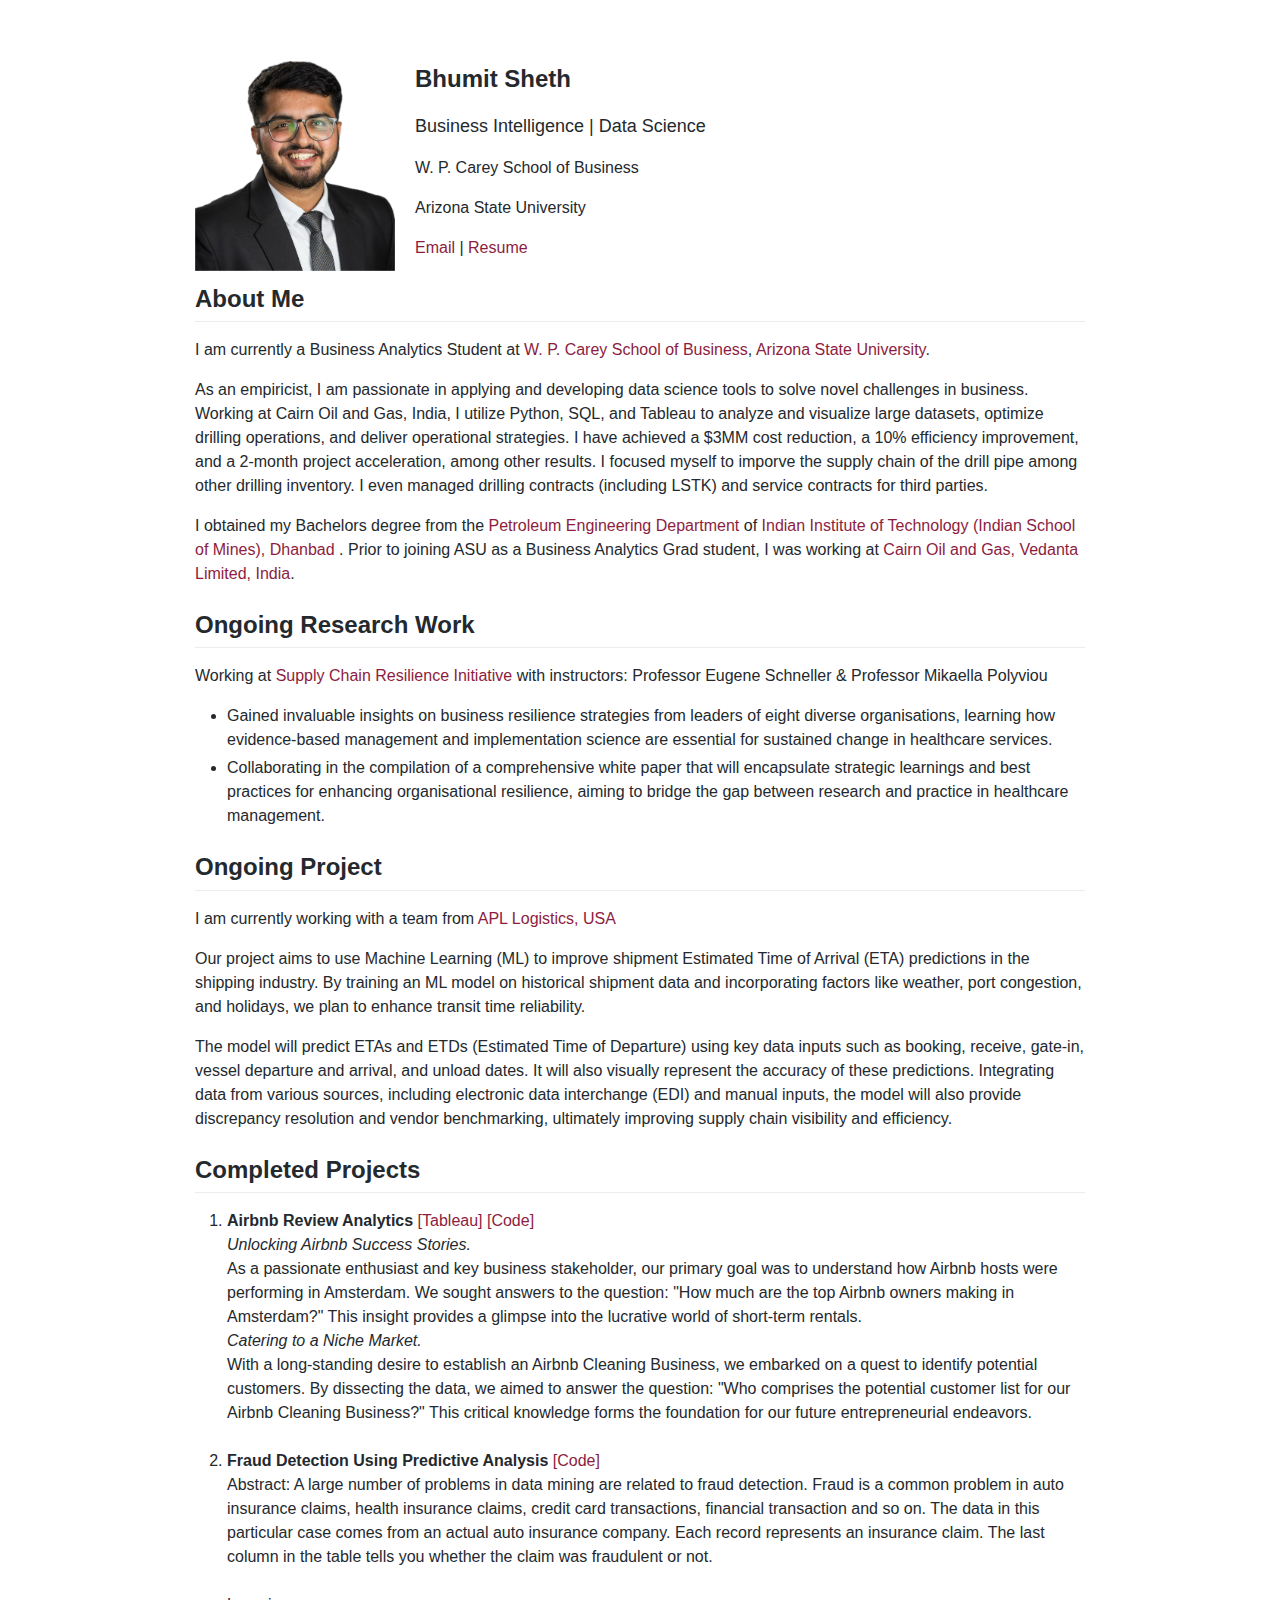
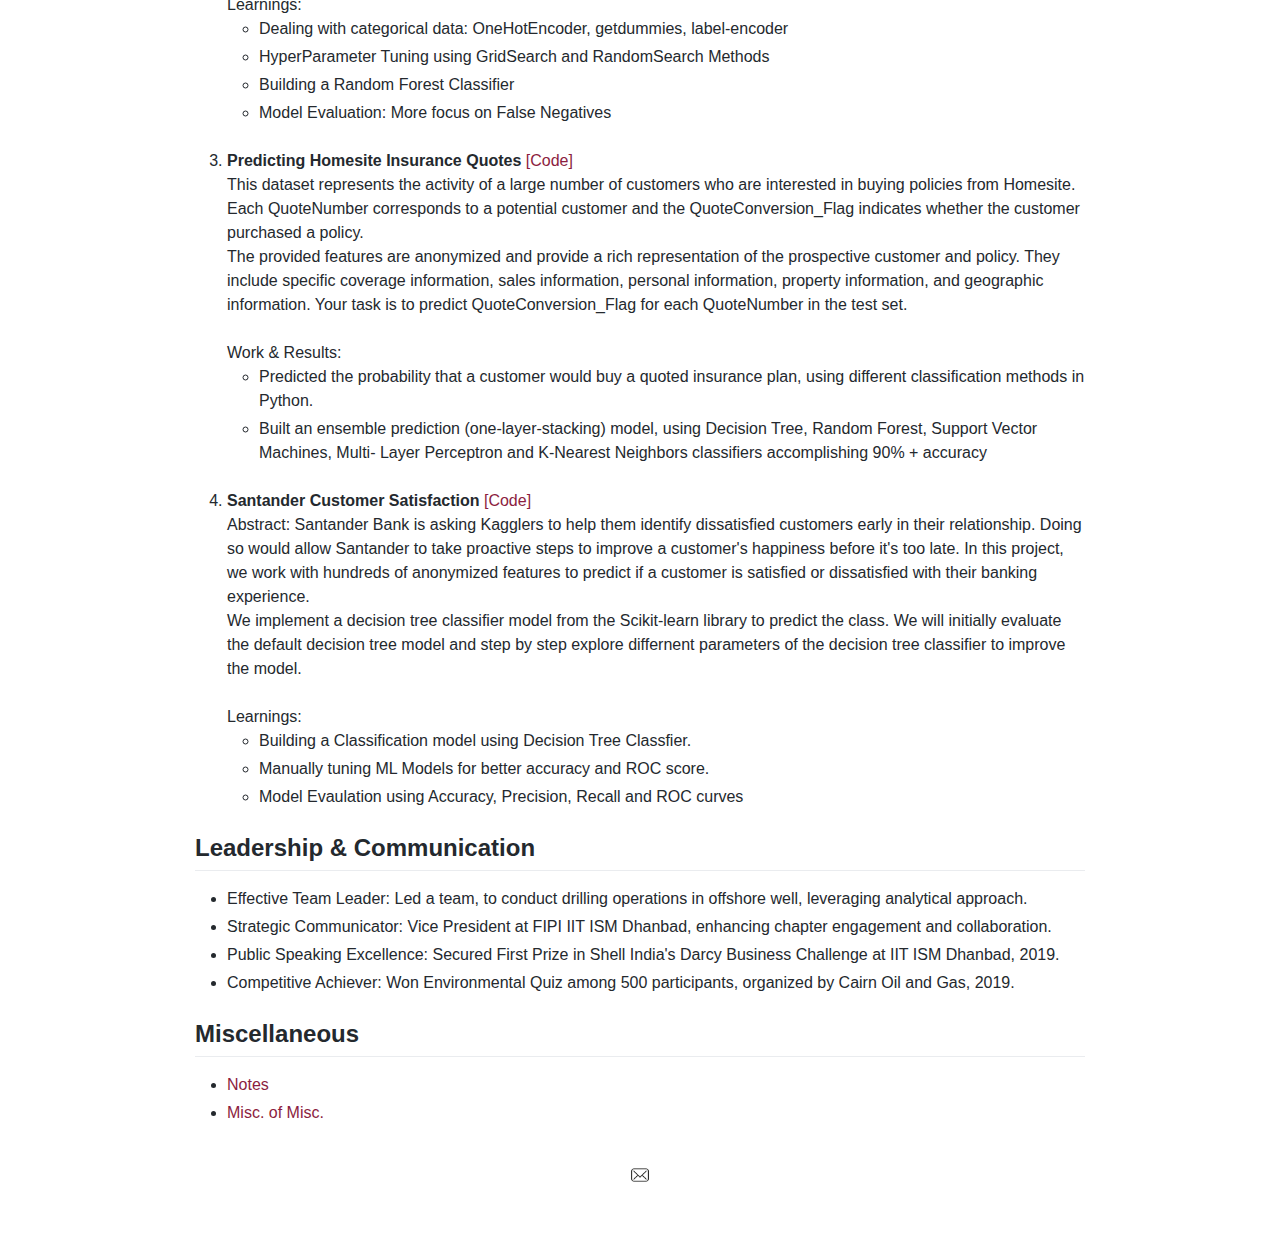
==== index.html @ 00ced5ae "Rename Index.html to index.html" ====
<!doctype html>
<html>
  <head>
    <meta charset="utf-8">
  <meta name="google-site-verification" content="AVrJgG2apjS0KBid9YDIJhKjxLiEPB_h3P-rWfkzI14" />
    <meta name="viewport" content="width=device-width, initial-scale=1, minimal-ui">
    <title>Bhumit Sheth</title>
    <link rel="stylesheet" href="github-markdown.css">
    <style>
      body {
        box-sizing: border-box;
        min-width: 200px;
        max-width: 980px;
        margin: 0 auto;
        padding: 45px;
      
    @media screen and (max-width: 360px) {
        img {
        display: block;
        width: 100%;
        }
      }
    }
    </style>
  </head>
  <body>
    <article class="markdown-body">
      <p align="center">
        
      </p>

    <div id="personal-info">
        <img src="./images/images_1.png" width="200" alt="" BORDER="0" ALIGN="Left"/>
        <p><font size="5"><b>Bhumit Sheth</b></font></p>
        <p><font size="4">Business Intelligence | Data Science </font></p>
        <p><font size="3">W. P. Carey School of Business</font></p>
        <p><font size="3">Arizona State University</font></p>
        <p><font size="3"><a href="mailto:bsheth2@asu.edu">Email</a> | <a href="./documents/resume.pdf">Resume</a></font></p>

    </div>


<div style="clear:both">
  
    <h2>About Me</h2>
    <p> I am currently a Business Analytics Student at <a href="https://wpcarey.asu.edu/">W. P. Carey School of Business</a>, <a href="https://www.asu.edu/">Arizona State University</a>.</p>
  
   
    <p> As an empiricist, I am passionate in applying and developing data science tools to solve novel challenges in business. Working at Cairn Oil and Gas, India, I utilize Python, SQL, and Tableau to analyze and visualize large datasets, optimize drilling operations, and deliver operational strategies. I have achieved a $3MM cost reduction, a 10% efficiency improvement, and a 2-month project acceleration, among other results. I focused myself to imporve the supply chain of the drill pipe among other drilling inventory. I even managed drilling contracts (including LSTK) and service contracts for third parties.</p>
    
    <p> I obtained my Bachelors degree from the <a href="https://petroleum.iitism.ac.in/">Petroleum Engineering Department </a> of <a href="https://www.iitism.ac.in/">Indian Institute of Technology (Indian School of Mines), Dhanbad </a>. Prior to joining ASU as a Business Analytics Grad student, I was working at <a href="https://www.cairnindia.com/Pages/Home.aspx">Cairn Oil and Gas, Vedanta Limited, India</a>. 
    
    <h2>Ongoing Research Work</h2>
    <p>Working at <a href="https://supplychainresilience.wpcarey.asu.edu/">Supply Chain Resilience Initiative</a> with instructors: Professor Eugene Schneller & Professor Mikaella Polyviou</p> 
    <ul>
    <li>Gained invaluable insights on business resilience strategies from leaders of eight diverse organisations, learning how evidence-based management and implementation  science are essential for sustained change in healthcare services.<br></li>
    <li>Collaborating in the compilation of a comprehensive white paper that will encapsulate strategic learnings and best practices for enhancing organisational resilience, aiming to bridge the gap between research and practice in healthcare management.</li>
      </ul>

    <h2>Ongoing Project</h2>
    <p> I am currently working with a team from <a href="https://www.apllogistics.com/">APL Logistics, USA</a></p>
    <p> Our project aims to use Machine Learning (ML) to improve shipment Estimated Time of Arrival (ETA) predictions in the shipping industry. By training an ML model on historical shipment data and incorporating factors like weather, port congestion, and holidays, we plan to enhance transit time reliability. </p> 

    <p> The model will predict ETAs and ETDs (Estimated Time of Departure) using key data inputs such as booking, receive, gate-in, vessel departure and arrival, and unload dates. It will also visually represent the accuracy of these predictions. Integrating data from various sources, including electronic data interchange (EDI) and manual inputs, the model will also provide discrepancy resolution and vendor benchmarking, ultimately improving supply chain visibility and efficiency.</p> 
    

    <h2>Completed Projects</h2>
    <ol>
    <li><b>Airbnb Review Analytics</b>
    <a href="https://public.tableau.com/app/profile/bhumit.sheth/viz/DashboardAmesterdamAirbnb/Dashboard1">[Tableau]</a>
    <a href="https://github.com/shethbhumit/airbnb_reviews_analytics">[Code]</a><br>
    <em>Unlocking Airbnb Success Stories.</em> <br>As a passionate enthusiast and key business stakeholder, our primary goal was to understand how Airbnb hosts were performing in Amsterdam. We sought answers to the question: "How much are the top Airbnb owners making in Amsterdam?" This insight provides a glimpse into the lucrative world of short-term rentals.<br>

    <em>Catering to a Niche Market. </em><br> With a long-standing desire to establish an Airbnb Cleaning Business, we embarked on a quest to identify potential customers. By dissecting the data, we aimed to answer the question: "Who comprises the potential customer list for our Airbnb Cleaning Business?" This critical knowledge forms the foundation for our future entrepreneurial endeavors.
    </li>
    <br>
    <li><b>Fraud Detection Using Predictive Analysis</b>
      <a href="https://github.com/shethbhumit/Fraud-Detection-Using-Predictive-Analysis">[Code]</a><br> 
      Abstract: A large number of problems in data mining are related to fraud detection. Fraud is a common problem in auto insurance claims, health insurance claims, credit card transactions, financial transaction and so on. The data in this particular case comes from an actual auto insurance company. Each record represents an insurance claim. The last column in the table tells you whether the claim was fraudulent or not.<br>

      <br> Learnings: 
      <ul>
      <li>Dealing with categorical data: OneHotEncoder, getdummies, label-encoder</li>
      <li>HyperParameter Tuning using GridSearch and RandomSearch Methods</li>
      <li>Building a Random Forest Classifier</li>
      <li>Model Evaluation: More focus on False Negatives</li>
      </ul>

    </li>
    <br> 
    <li><b>Predicting Homesite Insurance Quotes</b>
      <a href="https://github.com/shethbhumit/Homesite_Quote_Conversion">[Code]</a><br> 
      This dataset represents the activity of a large number of customers who are interested in buying policies from Homesite. Each QuoteNumber corresponds to a potential customer and the QuoteConversion_Flag indicates whether the customer purchased a policy.<br>
      The provided features are anonymized and provide a rich representation of the prospective customer and policy. They include specific coverage information, sales information, personal information, property information, and geographic information. Your task is to predict QuoteConversion_Flag for each QuoteNumber in the test set.<br>

      <br> Work & Results: 
      <ul>
      <li>Predicted the probability that a customer would buy a quoted insurance plan, using different classification methods in Python.</li>
      <li>Built an ensemble prediction (one-layer-stacking) model, using Decision Tree, Random Forest, Support Vector Machines, Multi- Layer Perceptron and K-Nearest Neighbors classifiers accomplishing 90% + accuracy</li>
      
      </ul>

    </li>
    <br> 
    <li><b>Santander Customer Satisfaction</b>
      <a href="https://github.com/shethbhumit/Santander-Customer-Satisfaction">[Code]</a><br> 
      Abstract: Santander Bank is asking Kagglers to help them identify dissatisfied customers early in their relationship. Doing so would allow Santander to take proactive steps to improve a customer's happiness before it's too late.
      In this project, we work with hundreds of anonymized features to predict if a customer is satisfied or dissatisfied with their banking experience.<br>
      We implement a decision tree classifier model from the Scikit-learn library to predict the class. We will initially evaluate the default decision tree model and step by step explore differnent parameters of the decision tree classifier to improve the model.<br> 

      <br> Learnings: 
      <ul>
      <li>Building a Classification model using Decision Tree Classfier.</li>
      <li>Manually tuning ML Models for better accuracy and ROC score.</li>
      <li>Model Evaulation using Accuracy, Precision, Recall and ROC curves</l
      </ul>

    </li>
  

    </ol>

    <h2>Leadership & Communication </h2>
    <ul>
    <li> Effective Team Leader: Led a team, to conduct drilling operations in offshore well, leveraging analytical approach.</li>

    <li> Strategic Communicator: Vice President at FIPI IIT ISM Dhanbad, enhancing chapter engagement and collaboration.</li>

    <li>Public Speaking Excellence: Secured First Prize in Shell India's Darcy Business Challenge at IIT ISM Dhanbad, 2019.</li>

    <li>Competitive Achiever: Won Environmental Quiz among 500 participants, organized by Cairn Oil and Gas, 2019.</li>
    </ul>
    
    
    <h2>Miscellaneous</h2>
    <ul>        
    <li> <a href="./notes.html">Notes</a></li>
    <li> <a href="./misc.html">Misc. of Misc.</a></li>
      </ul>
</div>
  
<br>

<div id="footer" ALIGN="Middle">
<p><a href="mailto:bsheth2@asu.edu"><img src="./images/mail.png" width="20"/></a></p>
</div>

    </article>
  </body>
</html>
---- github-markdown.css ----
/* Thanks to https://github.com/sindresorhus/github-markdown-css
 * MIT License
 */

@font-face {
  font-family: octicons-link;
  src: url([data-uri]) format('woff');
}

.markdown-body {
  -ms-text-size-adjust: 100%;
  -webkit-text-size-adjust: 100%;
  line-height: 1.5;
  color: #24292e;
  font-family: -apple-system, BlinkMacSystemFont, "Segoe UI", Helvetica, Arial, sans-serif, "Apple Color Emoji", "Segoe UI Emoji", "Segoe UI Symbol";
  font-size: 16px;
  line-height: 1.5;
  word-wrap: break-word;
}

.markdown-body .pl-c {
  color: #6a737d;
}

.markdown-body .pl-c1,
.markdown-body .pl-s .pl-v {
  color: #005cc5;
}

.markdown-body .pl-e,
.markdown-body .pl-en {
  color: #6f42c1;
}

.markdown-body .pl-smi,
.markdown-body .pl-s .pl-s1 {
  color: #24292e;
}

.markdown-body .pl-ent {
  color: #22863a;
}

.markdown-body .pl-k {
  color: #d73a49;
}

.markdown-body .pl-s,
.markdown-body .pl-pds,
.markdown-body .pl-s .pl-pse .pl-s1,
.markdown-body .pl-sr,
.markdown-body .pl-sr .pl-cce,
.markdown-body .pl-sr .pl-sre,
.markdown-body .pl-sr .pl-sra {
  color: #032f62;
}

.markdown-body .pl-v,
.markdown-body .pl-smw {
  color: #e36209;
}

.markdown-body .pl-bu {
  color: #b31d28;
}

.markdown-body .pl-ii {
  color: #fafbfc;
  background-color: #b31d28;
}

.markdown-body .pl-c2 {
  color: #fafbfc;
  background-color: #d73a49;
}

.markdown-body .pl-c2::before {
  content: "^M";
}

.markdown-body .pl-sr .pl-cce {
  font-weight: bold;
  color: #22863a;
}

.markdown-body .pl-ml {
  color: #735c0f;
}

.markdown-body .pl-mh,
.markdown-body .pl-mh .pl-en,
.markdown-body .pl-ms {
  font-weight: bold;
  color: #005cc5;
}

.markdown-body .pl-mi {
  font-style: italic;
  color: #24292e;
}

.markdown-body .pl-mb {
  font-weight: bold;
  color: #24292e;
}

.markdown-body .pl-md {
  color: #b31d28;
  background-color: #ffeef0;
}

.markdown-body .pl-mi1 {
  color: #22863a;
  background-color: #f0fff4;
}

.markdown-body .pl-mc {
  color: #e36209;
  background-color: #ffebda;
}

.markdown-body .pl-mi2 {
  color: #f6f8fa;
  background-color: #005cc5;
}

.markdown-body .pl-mdr {
  font-weight: bold;
  color: #6f42c1;
}

.markdown-body .pl-ba {
  color: #586069;
}

.markdown-body .pl-sg {
  color: #959da5;
}

.markdown-body .pl-corl {
  text-decoration: underline;
  color: #032f62;
}

.markdown-body .octicon {
  display: inline-block;
  vertical-align: text-top;
  fill: currentColor;
}

.markdown-body a {
  background-color: transparent;
}

.markdown-body a:active,
.markdown-body a:hover {
  outline-width: 0;
}

.markdown-body strong {
  font-weight: inherit;
}

.markdown-body strong {
  font-weight: bolder;
}

.markdown-body h1 {
  font-size: 2em;
  margin: 0.67em 0;
}

.markdown-body img {
  border-style: none;
}

.markdown-body code,
.markdown-body kbd,
.markdown-body pre {
  font-family: monospace, monospace;
  font-size: 1em;
}

.markdown-body hr {
  box-sizing: content-box;
  height: 0;
  overflow: visible;
}

.markdown-body input {
  font: inherit;
  margin: 0;
}

.markdown-body input {
  overflow: visible;
}

.markdown-body [type="checkbox"] {
  box-sizing: border-box;
  padding: 0;
}

.markdown-body * {
  box-sizing: border-box;
}

.markdown-body input {
  font-family: inherit;
  font-size: inherit;
  line-height: inherit;
}

.markdown-body a {
  color: #8C1D40;
  text-decoration: none;
}

.markdown-body a:hover {
  text-decoration: underline;
}

.markdown-body strong {
  font-weight: 600;
}

.markdown-body hr {
  height: 0;
  margin: 15px 0;
  overflow: hidden;
  background: transparent;
  border: 0;
  border-bottom: 1px solid #dfe2e5;
}

.markdown-body hr::before {
  display: table;
  content: "";
}

.markdown-body hr::after {
  display: table;
  clear: both;
  content: "";
}

.markdown-body table {
  border-spacing: 0;
  border-collapse: collapse;
}

.markdown-body td,
.markdown-body th {
  padding: 0;
}

.markdown-body h1,
.markdown-body h2,
.markdown-body h3,
.markdown-body h4,
.markdown-body h5,
.markdown-body h6 {
  margin-top: 0;
  margin-bottom: 0;
}

.markdown-body h1 {
  font-size: 32px;
  font-weight: 600;
}

.markdown-body h2 {
  font-size: 24px;
  font-weight: 600;
}

.markdown-body h3 {
  font-size: 20px;
  font-weight: 600;
}

.markdown-body h4 {
  font-size: 16px;
  font-weight: 600;
}

.markdown-body h5 {
  font-size: 14px;
  font-weight: 600;
}

.markdown-body h6 {
  font-size: 12px;
  font-weight: 600;
}

.markdown-body p {
  margin-top: 0;
  margin-bottom: 10px;
}

.markdown-body blockquote {
  margin: 0;
}

.markdown-body ul,
.markdown-body ol {
  padding-left: 0;
  margin-top: 0;
  margin-bottom: 0;
}

.markdown-body ol ol,
.markdown-body ul ol {
  list-style-type: lower-roman;
}

.markdown-body ul ul ol,
.markdown-body ul ol ol,
.markdown-body ol ul ol,
.markdown-body ol ol ol {
  list-style-type: lower-alpha;
}

.markdown-body dd {
  margin-left: 0;
}

.markdown-body code {
  font-family: "SFMono-Regular", Consolas, "Liberation Mono", Menlo, Courier, monospace;
  font-size: 12px;
}

.markdown-body pre {
  margin-top: 0;
  margin-bottom: 0;
  font-family: "SFMono-Regular", Consolas, "Liberation Mono", Menlo, Courier, monospace;
  font-size: 12px;
}

.markdown-body .octicon {
  vertical-align: text-bottom;
}

.markdown-body .pl-0 {
  padding-left: 0 !important;
}

.markdown-body .pl-1 {
  padding-left: 4px !important;
}

.markdown-body .pl-2 {
  padding-left: 8px !important;
}

.markdown-body .pl-3 {
  padding-left: 16px !important;
}

.markdown-body .pl-4 {
  padding-left: 24px !important;
}

.markdown-body .pl-5 {
  padding-left: 32px !important;
}

.markdown-body .pl-6 {
  padding-left: 40px !important;
}

.markdown-body::before {
  display: table;
  content: "";
}

.markdown-body::after {
  display: table;
  clear: both;
  content: "";
}

.markdown-body>*:first-child {
  margin-top: 0 !important;
}

.markdown-body>*:last-child {
  margin-bottom: 0 !important;
}

.markdown-body a:not([href]) {
  color: inherit;
  text-decoration: none;
}

.markdown-body .anchor {
  float: left;
  padding-right: 4px;
  margin-left: -20px;
  line-height: 1;
}

.markdown-body .anchor:focus {
  outline: none;
}

.markdown-body p,
.markdown-body blockquote,
.markdown-body ul,
.markdown-body ol,
.markdown-body dl,
.markdown-body table,
.markdown-body pre {
  margin-top: 0;
  margin-bottom: 16px;
}

.markdown-body hr {
  height: 0.25em;
  padding: 0;
  margin: 24px 0;
  background-color: #e1e4e8;
  border: 0;
}

.markdown-body blockquote {
  padding: 0 1em;
  color: #6a737d;
  border-left: 0.25em solid #dfe2e5;
}

.markdown-body blockquote>:first-child {
  margin-top: 0;
}

.markdown-body blockquote>:last-child {
  margin-bottom: 0;
}

.markdown-body kbd {
  display: inline-block;
  padding: 3px 5px;
  font-size: 11px;
  line-height: 10px;
  color: #444d56;
  vertical-align: middle;
  background-color: #fafbfc;
  border: solid 1px #c6cbd1;
  border-bottom-color: #959da5;
  border-radius: 3px;
  box-shadow: inset 0 -1px 0 #959da5;
}

.markdown-body h1,
.markdown-body h2,
.markdown-body h3,
.markdown-body h4,
.markdown-body h5,
.markdown-body h6 {
  margin-top: 24px;
  margin-bottom: 16px;
  font-weight: 600;
  line-height: 1.25;
}

.markdown-body h1 .octicon-link,
.markdown-body h2 .octicon-link,
.markdown-body h3 .octicon-link,
.markdown-body h4 .octicon-link,
.markdown-body h5 .octicon-link,
.markdown-body h6 .octicon-link {
  color: #1b1f23;
  vertical-align: middle;
  visibility: hidden;
}

.markdown-body h1:hover .anchor,
.markdown-body h2:hover .anchor,
.markdown-body h3:hover .anchor,
.markdown-body h4:hover .anchor,
.markdown-body h5:hover .anchor,
.markdown-body h6:hover .anchor {
  text-decoration: none;
}

.markdown-body h1:hover .anchor .octicon-link,
.markdown-body h2:hover .anchor .octicon-link,
.markdown-body h3:hover .anchor .octicon-link,
.markdown-body h4:hover .anchor .octicon-link,
.markdown-body h5:hover .anchor .octicon-link,
.markdown-body h6:hover .anchor .octicon-link {
  visibility: visible;
}

.markdown-body h1 {
  padding-bottom: 0.3em;
  font-size: 2em;
  border-bottom: 1px solid #eaecef;
}

.markdown-body h2 {
  padding-bottom: 0.3em;
  font-size: 1.5em;
  border-bottom: 1px solid #eaecef;
}

.markdown-body h3 {
  font-size: 1.25em;
}

.markdown-body h4 {
  font-size: 1em;
}

.markdown-body h5 {
  font-size: 0.875em;
}

.markdown-body h6 {
  font-size: 0.85em;
  color: #6a737d;
}

.markdown-body ul,
.markdown-body ol {
  padding-left: 2em;
}

.markdown-body ul ul,
.markdown-body ul ol,
.markdown-body ol ol,
.markdown-body ol ul {
  margin-top: 0;
  margin-bottom: 0;
}

.markdown-body li {
  word-wrap: break-all;
}

.markdown-body li>p {
  margin-top: 16px;
}

.markdown-body li+li {
  margin-top: 0.25em;
}

.markdown-body dl {
  padding: 0;
}

.markdown-body dl dt {
  padding: 0;
  margin-top: 16px;
  font-size: 1em;
  font-style: italic;
  font-weight: 600;
}

.markdown-body dl dd {
  padding: 0 16px;
  margin-bottom: 16px;
}

.markdown-body table {
  display: block;
  width: 100%;
  overflow: auto;
}

.markdown-body table th {
  font-weight: 600;
}

.markdown-body table th,
.markdown-body table td {
  padding: 6px 13px;
  border: 1px solid #dfe2e5;
}

.markdown-body table tr {
  background-color: #fff;
  border-top: 1px solid #c6cbd1;
}

.markdown-body table tr:nth-child(2n) {
  background-color: #f6f8fa;
}

.markdown-body img {
  max-width: 100%;
  box-sizing: content-box;
  background-color: #fff;
}

.markdown-body img[align=right] {
  padding-left: 20px;
}

.markdown-body img[align=left] {
  padding-right: 20px;
}

.markdown-body code {
  padding: 0.2em 0.4em;
  margin: 0;
  font-size: 85%;
  background-color: rgba(27,31,35,0.05);
  border-radius: 3px;
}

.markdown-body pre {
  word-wrap: normal;
}

.markdown-body pre>code {
  padding: 0;
  margin: 0;
  font-size: 100%;
  word-break: normal;
  white-space: pre;
  background: transparent;
  border: 0;
}

.markdown-body .highlight {
  margin-bottom: 16px;
}

.markdown-body .highlight pre {
  margin-bottom: 0;
  word-break: normal;
}

.markdown-body .highlight pre,
.markdown-body pre {
  padding: 16px;
  overflow: auto;
  font-size: 85%;
  line-height: 1.45;
  background-color: #f6f8fa;
  border-radius: 3px;
}

.markdown-body pre code {
  display: inline;
  max-width: auto;
  padding: 0;
  margin: 0;
  overflow: visible;
  line-height: inherit;
  word-wrap: normal;
  background-color: transparent;
  border: 0;
}

.markdown-body .full-commit .btn-outline:not(:disabled):hover {
  color: #005cc5;
  border-color: #005cc5;
}

.markdown-body kbd {
  display: inline-block;
  padding: 3px 5px;
  font: 11px "SFMono-Regular", Consolas, "Liberation Mono", Menlo, Courier, monospace;
  line-height: 10px;
  color: #444d56;
  vertical-align: middle;
  background-color: #fafbfc;
  border: solid 1px #d1d5da;
  border-bottom-color: #c6cbd1;
  border-radius: 3px;
  box-shadow: inset 0 -1px 0 #c6cbd1;
}

.markdown-body :checked+.radio-label {
  position: relative;
  z-index: 1;
  border-color: #8C1D40;
}

.markdown-body .task-list-item {
  list-style-type: none;
}

.markdown-body .task-list-item+.task-list-item {
  margin-top: 3px;
}

.markdown-body .task-list-item input {
  margin: 0 0.2em 0.25em -1.6em;
  vertical-align: middle;
}

.markdown-body hr {
  border-bottom-color: #eee;
}
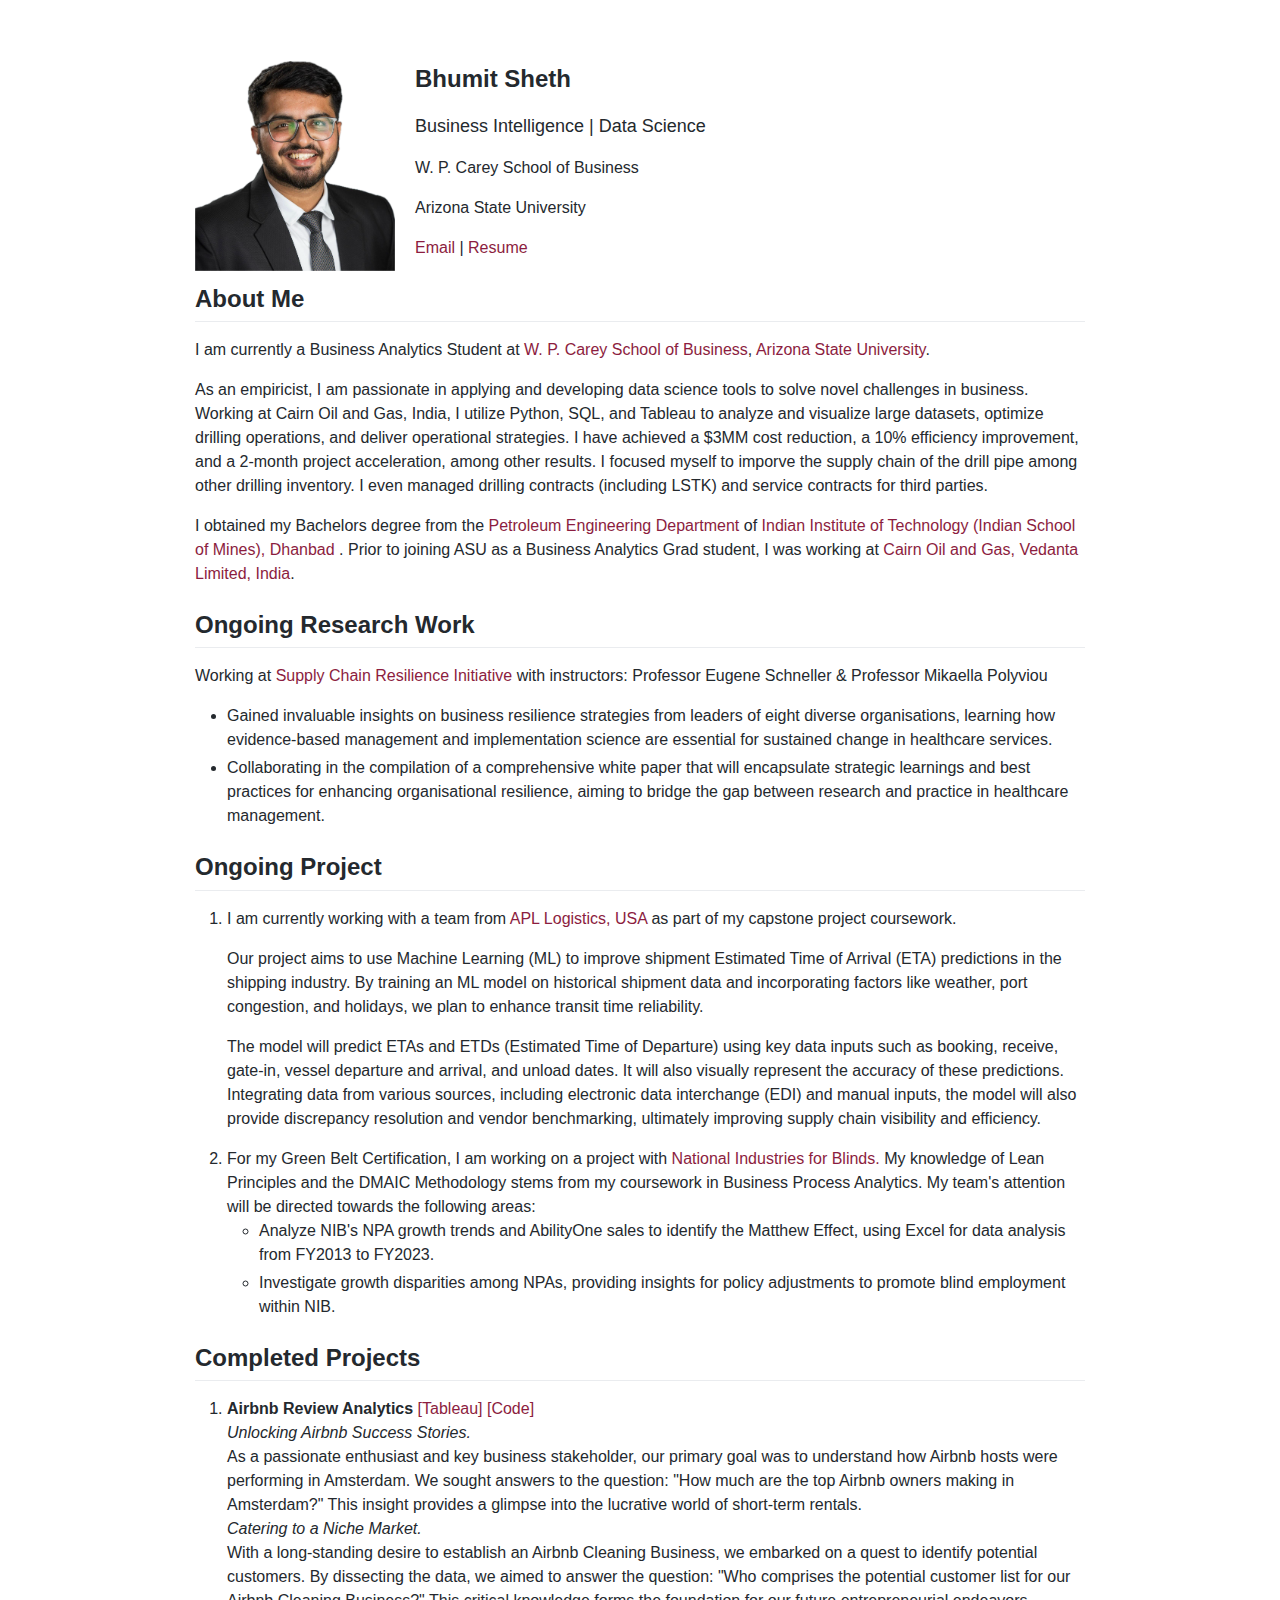
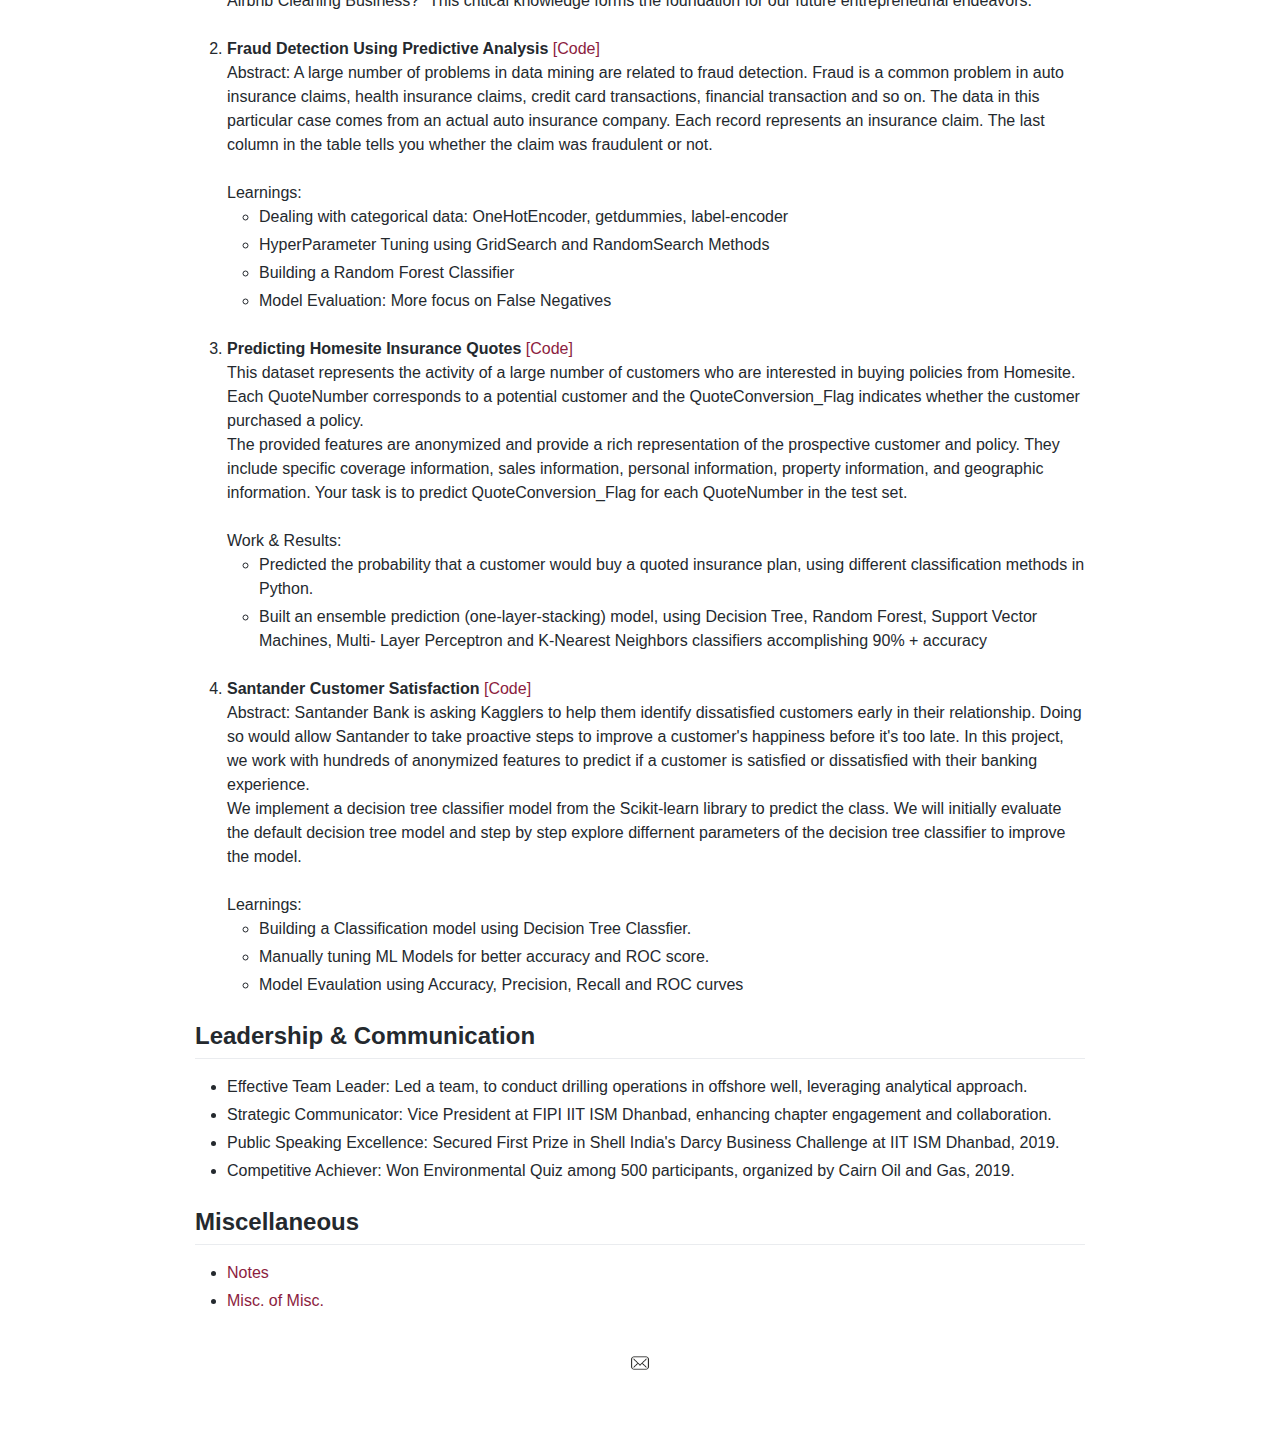
==== commit a9ca55ec: "Update index.html" ====
--- a/index.html
+++ b/index.html
@@ -58,12 +58,19 @@
       </ul>
 
     <h2>Ongoing Project</h2>
-    <p> I am currently working with a team from <a href="https://www.apllogistics.com/">APL Logistics, USA</a></p>
+    <ol>
+    <li>I am currently working with a team from <a href="https://www.apllogistics.com/">APL Logistics, USA</a> as part of my capstone project coursework. 
     <p> Our project aims to use Machine Learning (ML) to improve shipment Estimated Time of Arrival (ETA) predictions in the shipping industry. By training an ML model on historical shipment data and incorporating factors like weather, port congestion, and holidays, we plan to enhance transit time reliability. </p> 
 
     <p> The model will predict ETAs and ETDs (Estimated Time of Departure) using key data inputs such as booking, receive, gate-in, vessel departure and arrival, and unload dates. It will also visually represent the accuracy of these predictions. Integrating data from various sources, including electronic data interchange (EDI) and manual inputs, the model will also provide discrepancy resolution and vendor benchmarking, ultimately improving supply chain visibility and efficiency.</p> 
-    
-
+    </li>
+    <li>For my Green Belt Certification, I am working on a project with <a href="https://nib.org/"> National Industries for Blinds.</a>  My knowledge of Lean Principles and the DMAIC Methodology stems from my coursework in Business Process Analytics. My team's attention will be directed towards the following areas: </li>
+    <ul>
+    <li>Analyze NIB's NPA growth trends and AbilityOne sales to identify the Matthew Effect, using Excel for data analysis from FY2013 to FY2023.</li>
+    <li>Investigate growth disparities among NPAs, providing insights for policy adjustments to promote blind employment within NIB.</li>
+    </ul>
+    </ol>
+  
     <h2>Completed Projects</h2>
     <ol>
     <li><b>Airbnb Review Analytics</b>
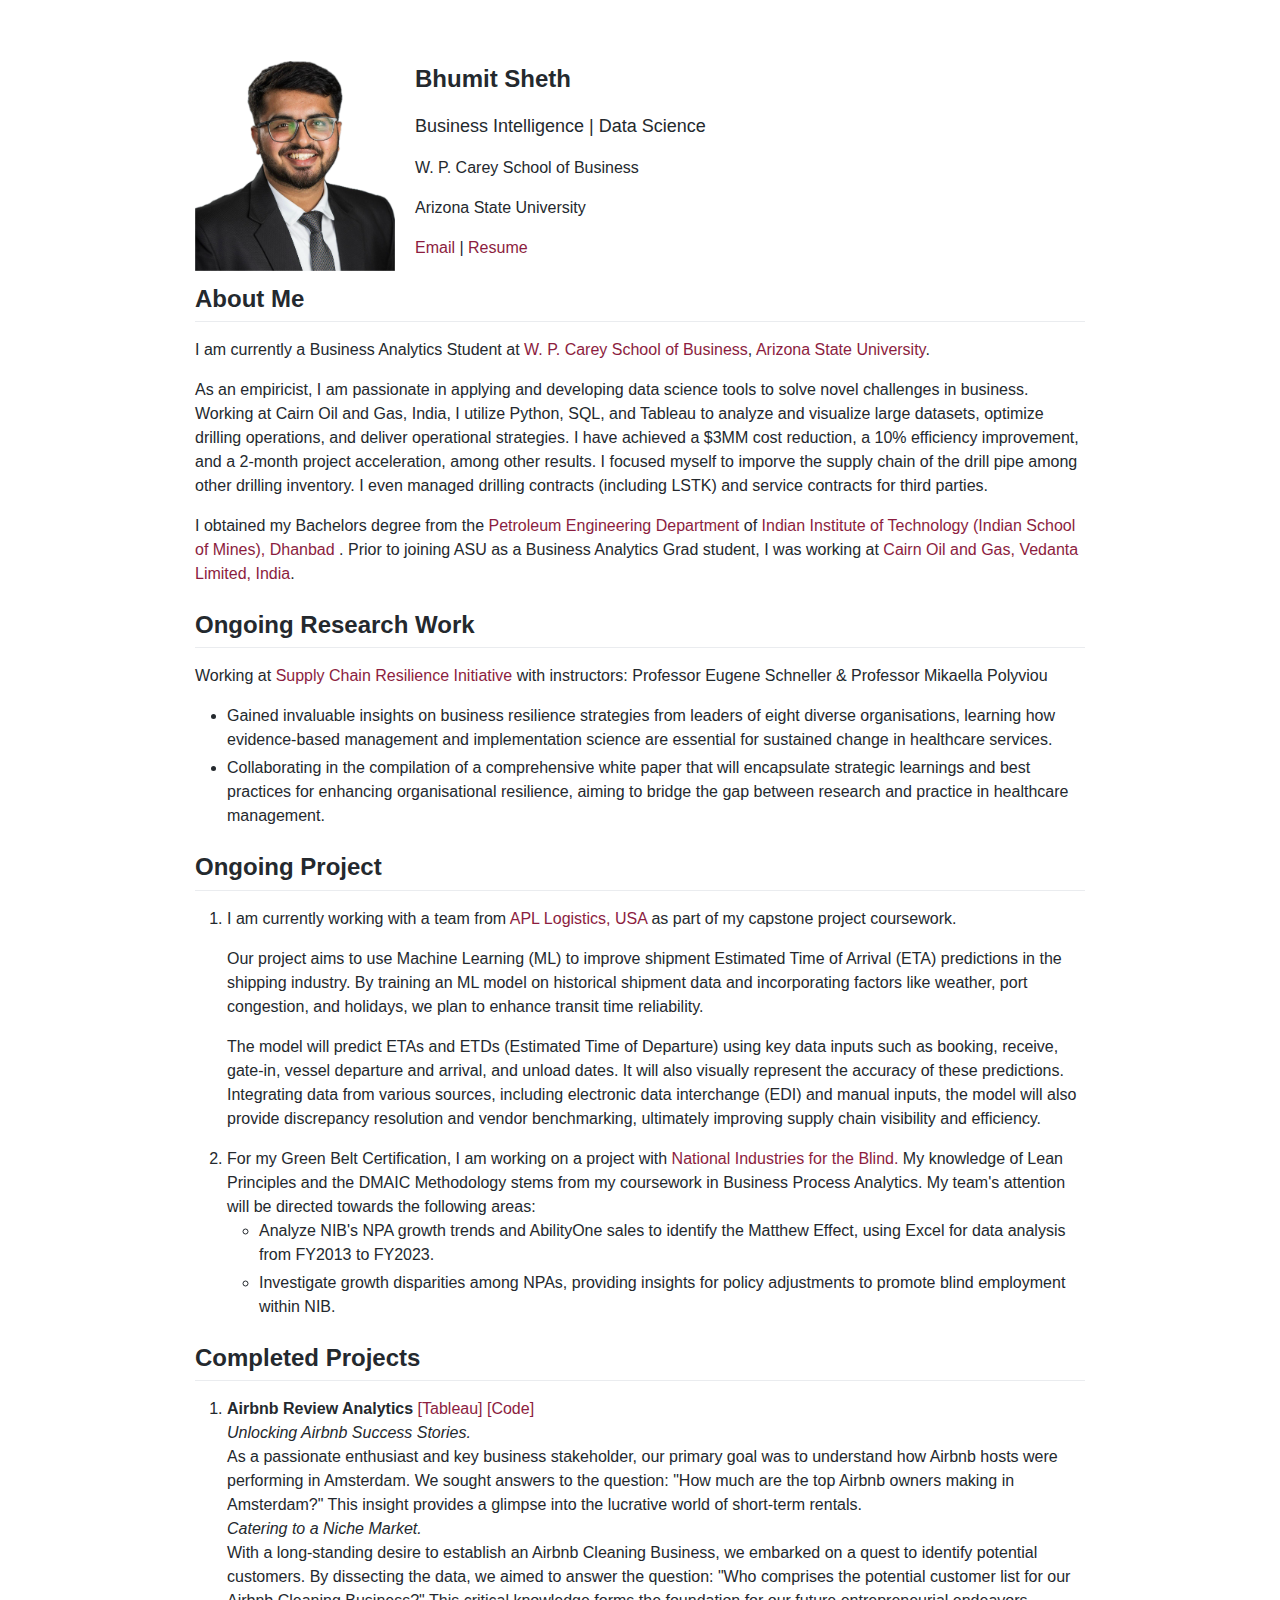
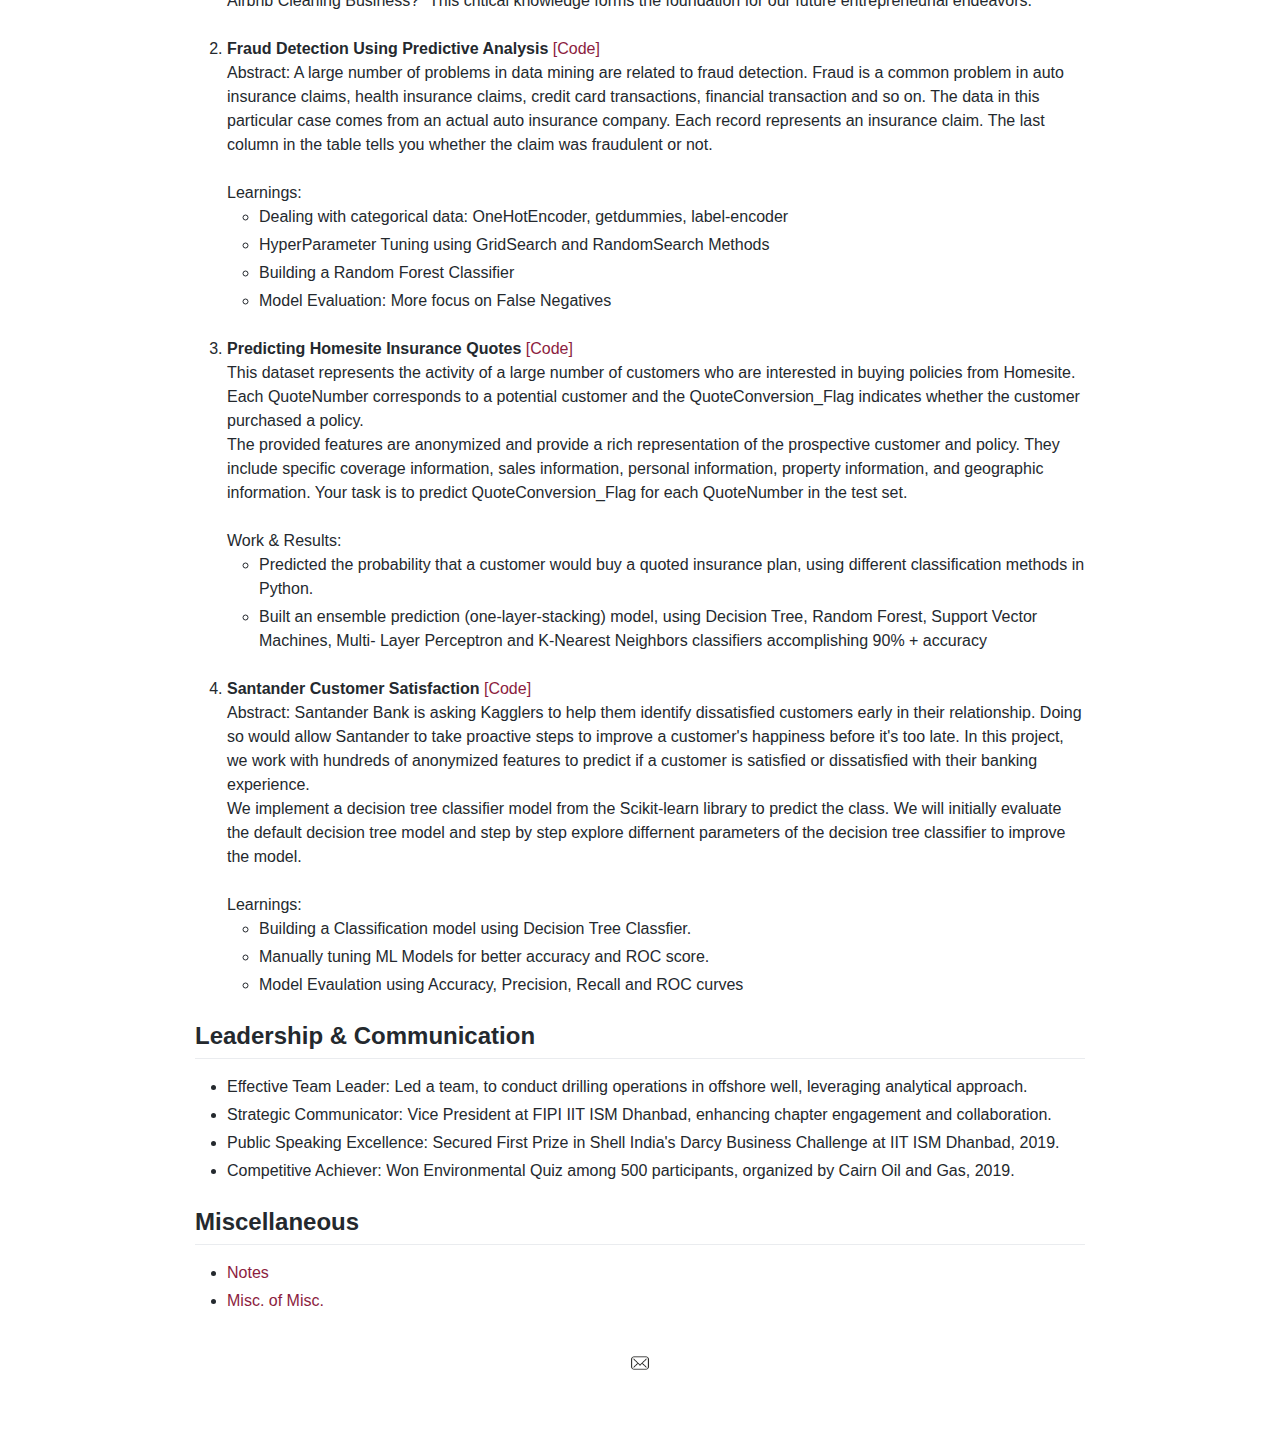
==== commit b909f2cc: "Update index.html" ====
--- a/index.html
+++ b/index.html
@@ -64,7 +64,7 @@
 
     <p> The model will predict ETAs and ETDs (Estimated Time of Departure) using key data inputs such as booking, receive, gate-in, vessel departure and arrival, and unload dates. It will also visually represent the accuracy of these predictions. Integrating data from various sources, including electronic data interchange (EDI) and manual inputs, the model will also provide discrepancy resolution and vendor benchmarking, ultimately improving supply chain visibility and efficiency.</p> 
     </li>
-    <li>For my Green Belt Certification, I am working on a project with <a href="https://nib.org/"> National Industries for Blinds.</a>  My knowledge of Lean Principles and the DMAIC Methodology stems from my coursework in Business Process Analytics. My team's attention will be directed towards the following areas: </li>
+    <li>For my Green Belt Certification, I am working on a project with <a href="https://nib.org/"> National Industries for the Blind.</a>  My knowledge of Lean Principles and the DMAIC Methodology stems from my coursework in Business Process Analytics. My team's attention will be directed towards the following areas: </li>
     <ul>
     <li>Analyze NIB's NPA growth trends and AbilityOne sales to identify the Matthew Effect, using Excel for data analysis from FY2013 to FY2023.</li>
     <li>Investigate growth disparities among NPAs, providing insights for policy adjustments to promote blind employment within NIB.</li>
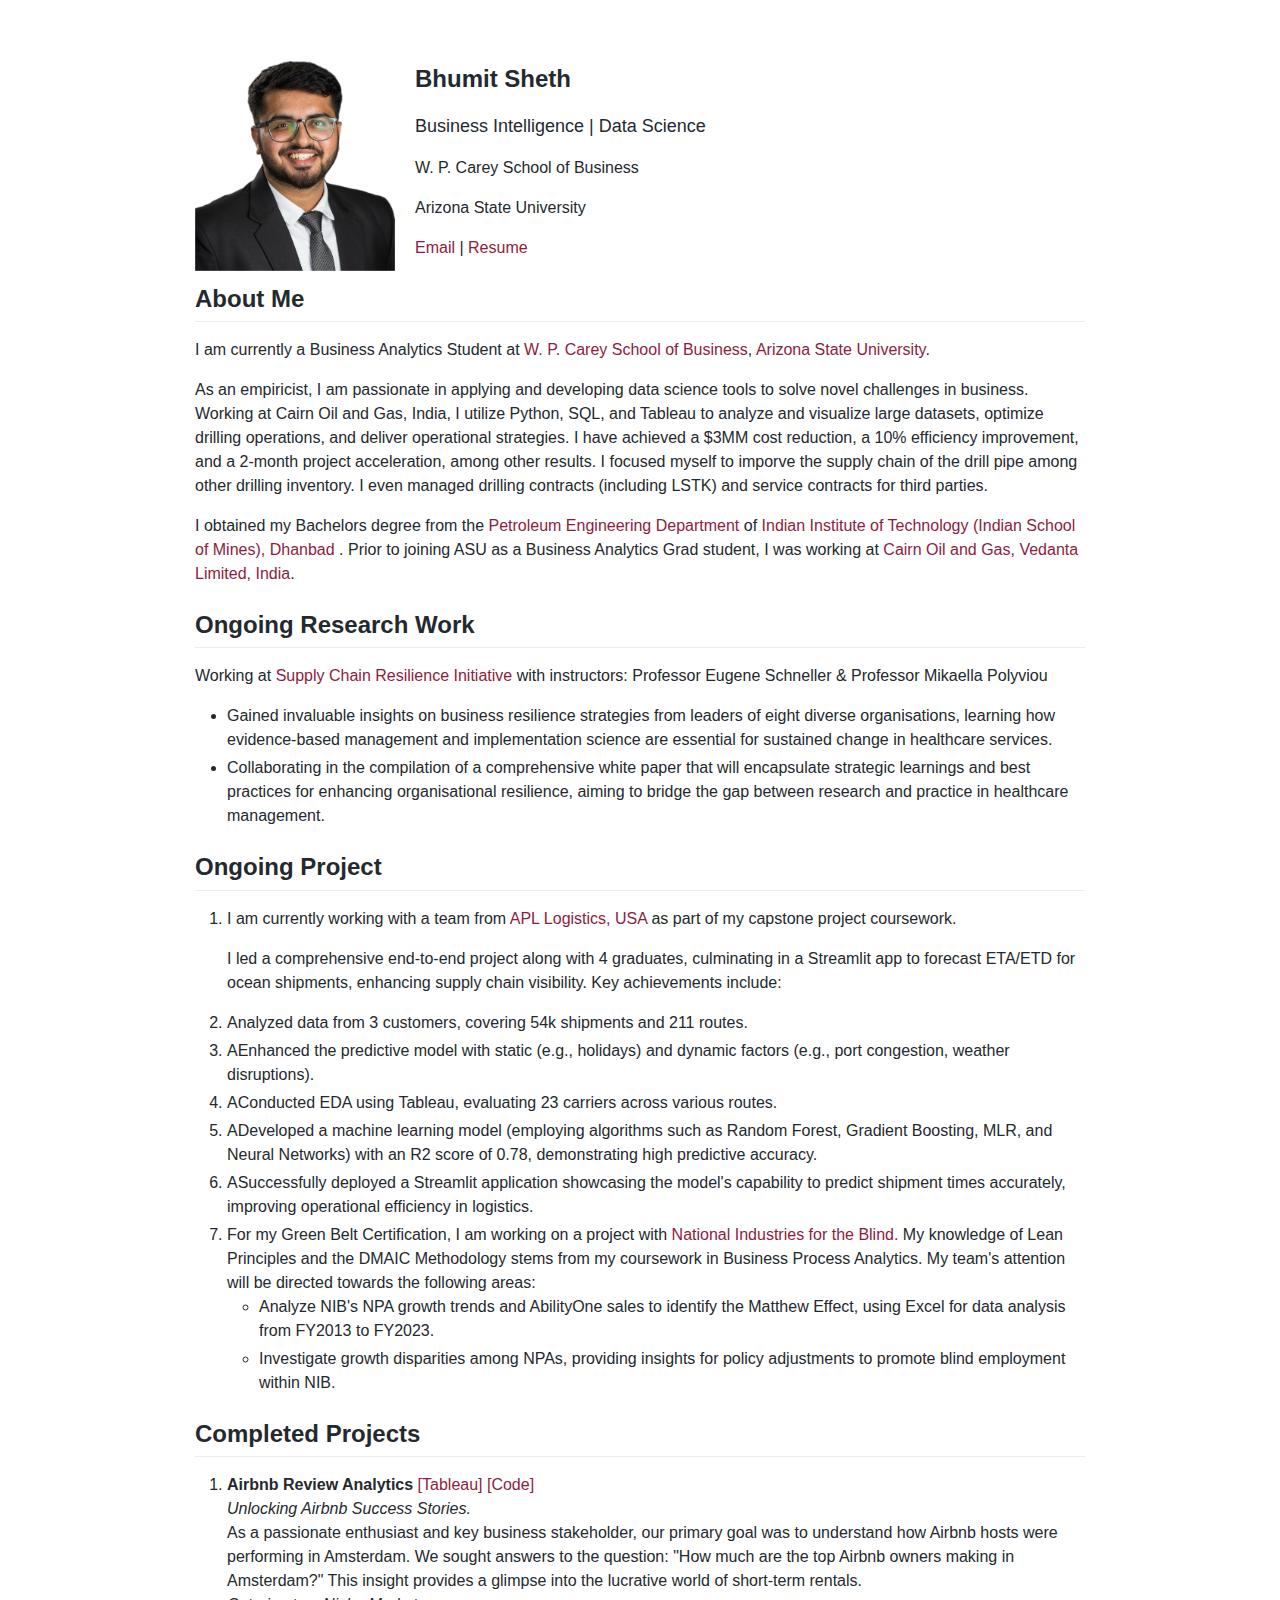
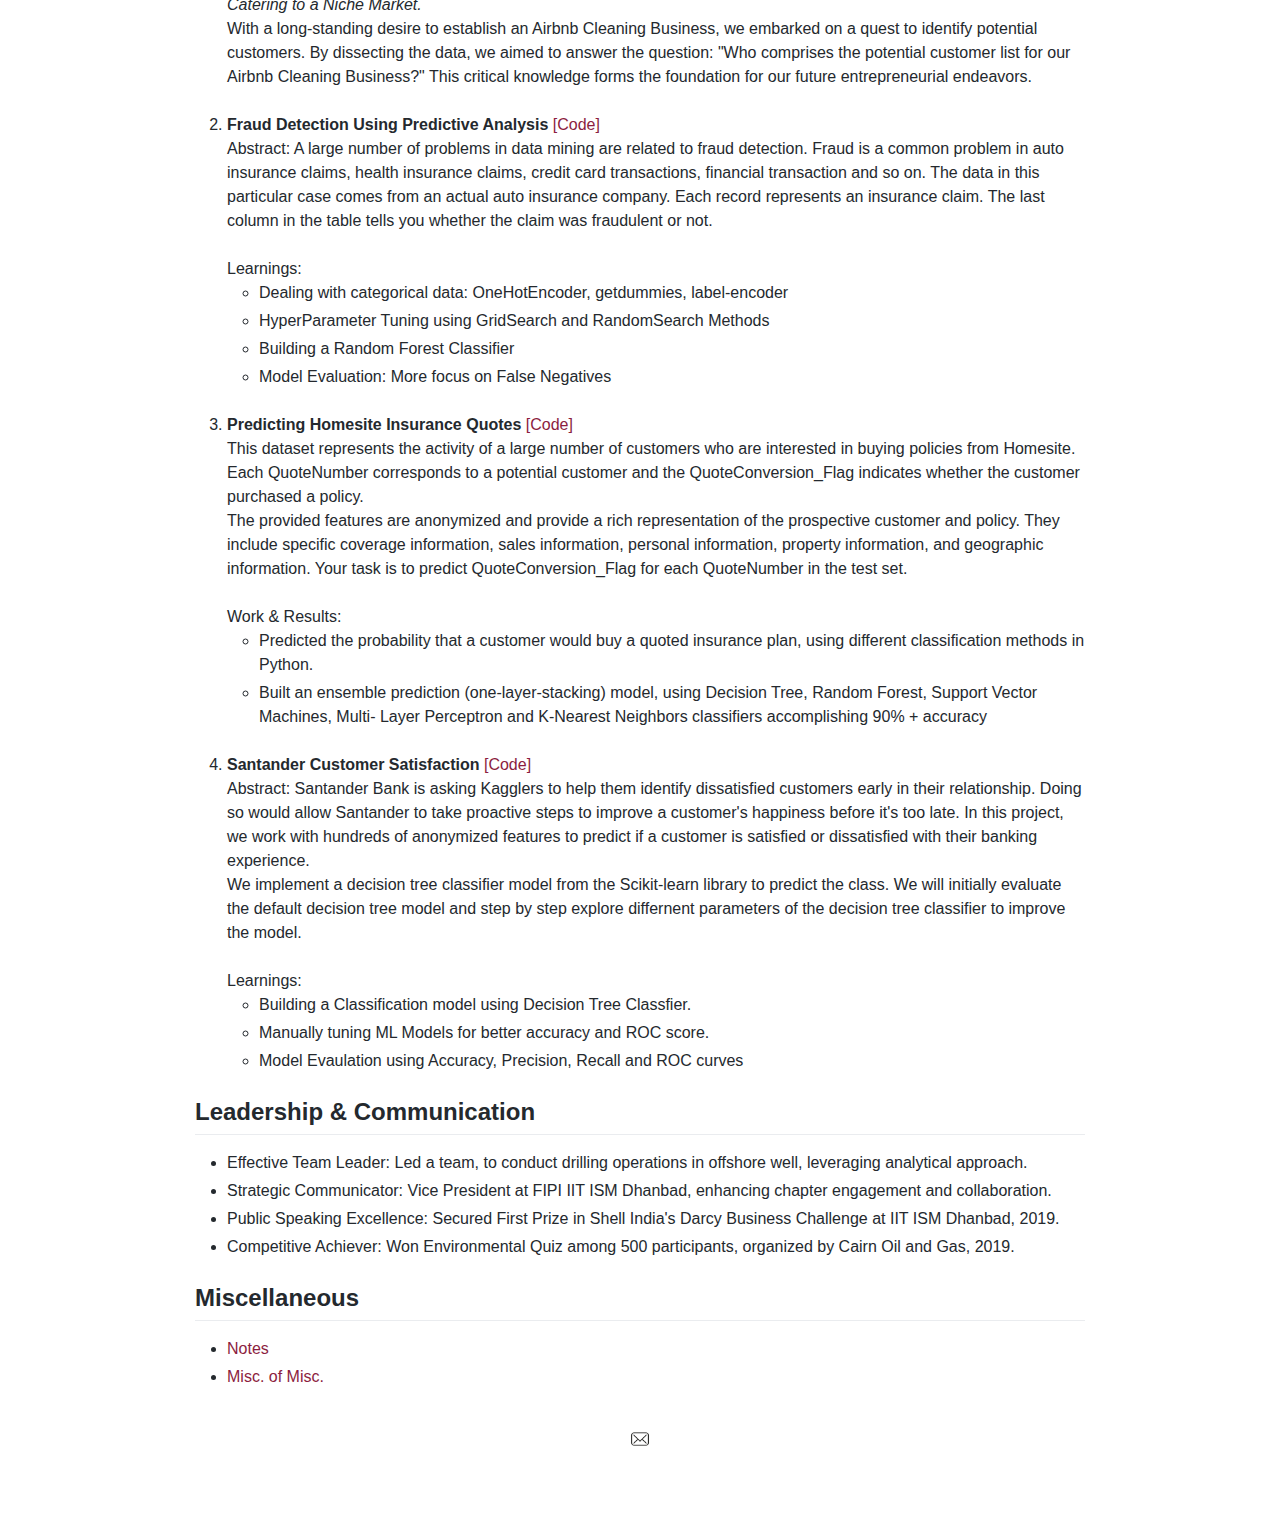
==== commit d10a5d5f: "Update index.html" ====
--- a/index.html
+++ b/index.html
@@ -60,9 +60,14 @@
     <h2>Ongoing Project</h2>
     <ol>
     <li>I am currently working with a team from <a href="https://www.apllogistics.com/">APL Logistics, USA</a> as part of my capstone project coursework. 
-    <p> Our project aims to use Machine Learning (ML) to improve shipment Estimated Time of Arrival (ETA) predictions in the shipping industry. By training an ML model on historical shipment data and incorporating factors like weather, port congestion, and holidays, we plan to enhance transit time reliability. </p> 
+    <p> I led a comprehensive end-to-end project along with 4 graduates, culminating in a Streamlit app to forecast ETA/ETD for ocean shipments, enhancing supply chain visibility. Key achievements include:</p>
 
-    <p> The model will predict ETAs and ETDs (Estimated Time of Departure) using key data inputs such as booking, receive, gate-in, vessel departure and arrival, and unload dates. It will also visually represent the accuracy of these predictions. Integrating data from various sources, including electronic data interchange (EDI) and manual inputs, the model will also provide discrepancy resolution and vendor benchmarking, ultimately improving supply chain visibility and efficiency.</p> 
+    <li>Analyzed data from 3 customers, covering 54k shipments and 211 routes.</li>
+    <li>AEnhanced the predictive model with static (e.g., holidays) and dynamic factors (e.g., port congestion, weather disruptions).</li>
+    <li>AConducted EDA using Tableau, evaluating 23 carriers across various routes.</li>
+    <li>ADeveloped a machine learning model (employing algorithms such as Random Forest, Gradient Boosting, MLR, and Neural Networks) with an R2 score of 0.78, demonstrating high predictive accuracy.</li>
+    <li>ASuccessfully deployed a Streamlit application showcasing the model's capability to predict shipment times accurately, improving operational efficiency in logistics.</li>
+      
     </li>
     <li>For my Green Belt Certification, I am working on a project with <a href="https://nib.org/"> National Industries for the Blind.</a>  My knowledge of Lean Principles and the DMAIC Methodology stems from my coursework in Business Process Analytics. My team's attention will be directed towards the following areas: </li>
     <ul>
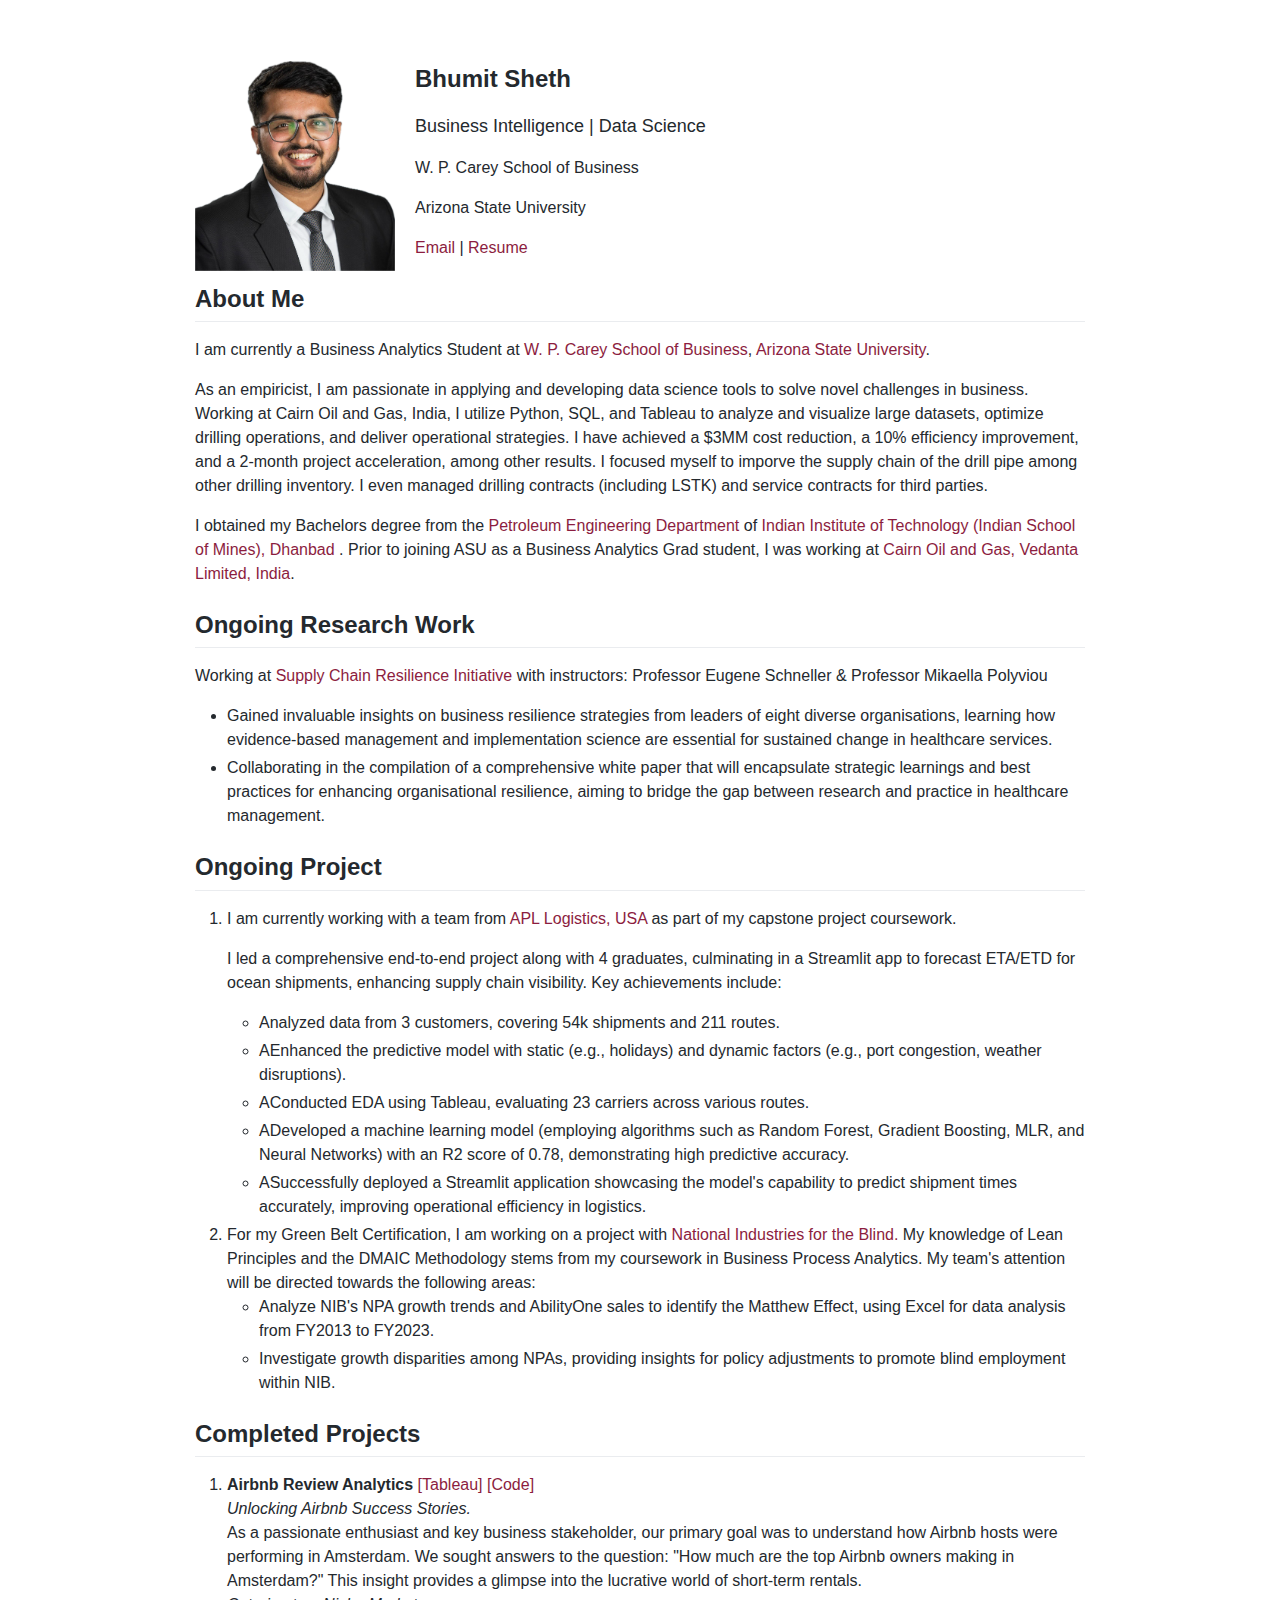
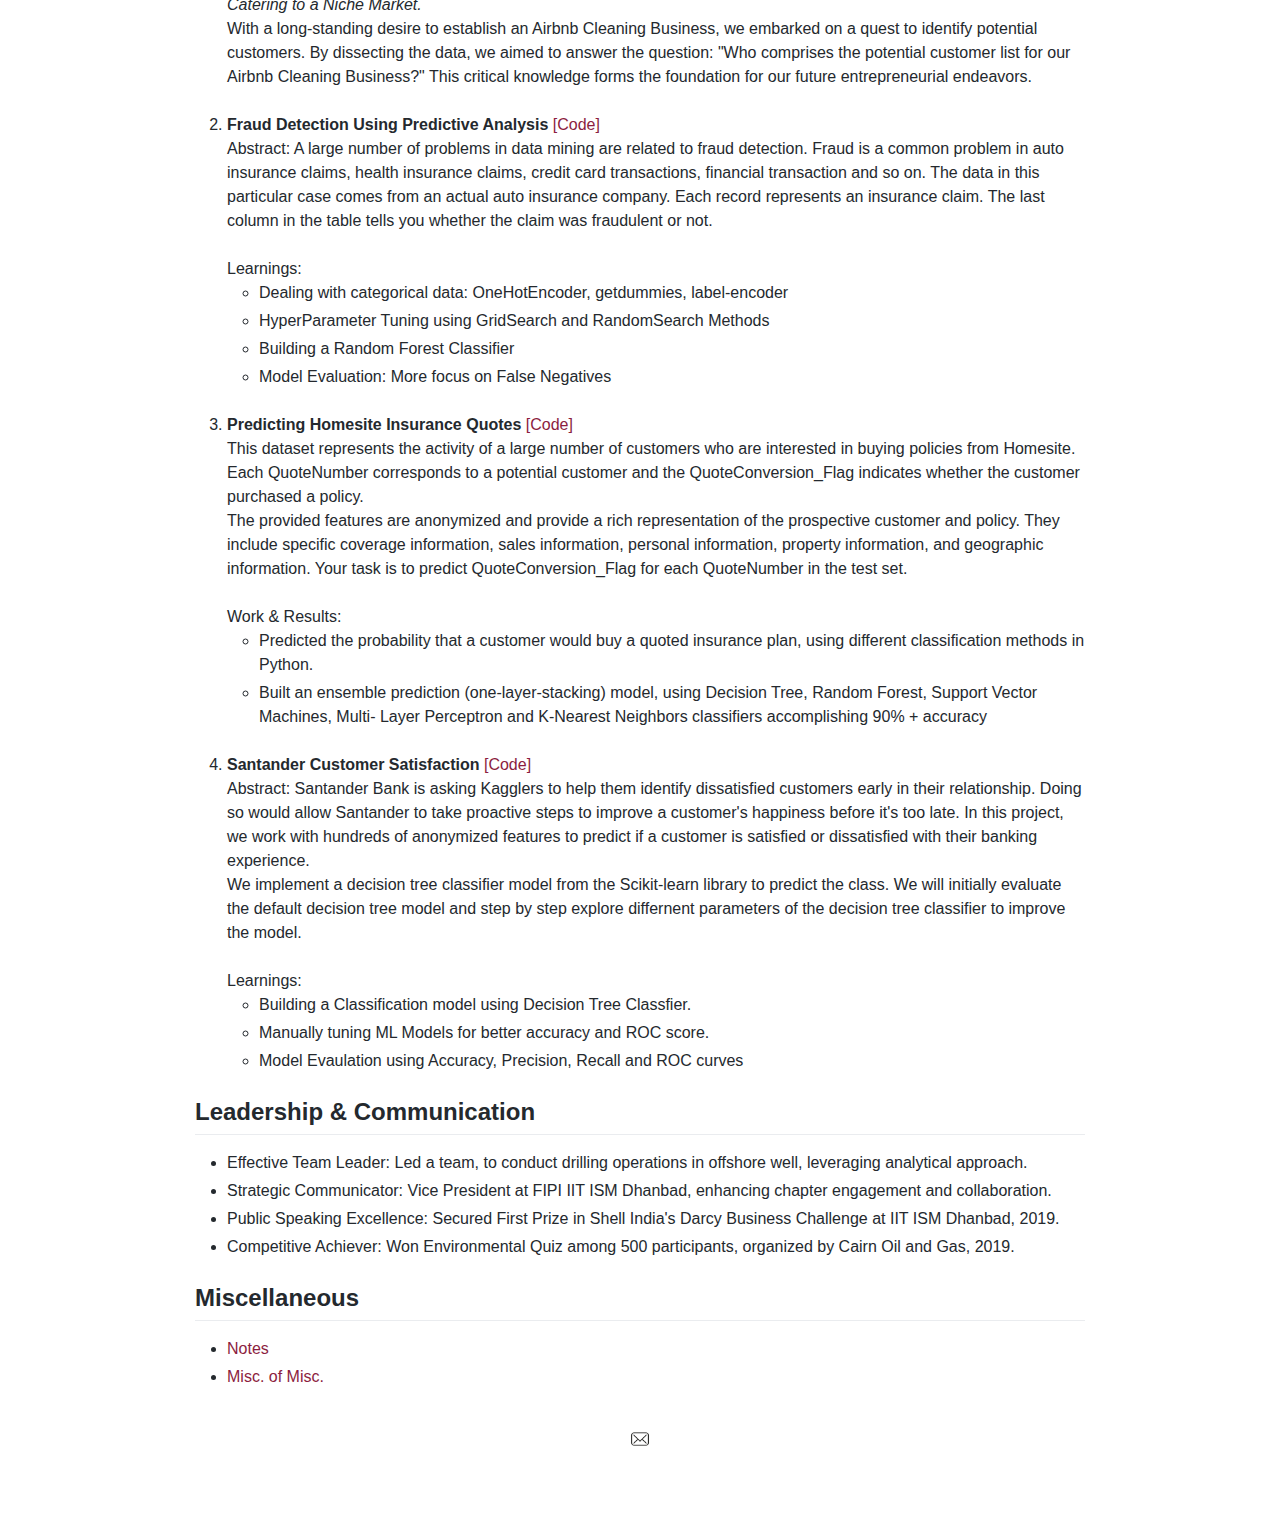
==== commit e95d1d3b: "Update index.html" ====
--- a/index.html
+++ b/index.html
@@ -61,13 +61,13 @@
     <ol>
     <li>I am currently working with a team from <a href="https://www.apllogistics.com/">APL Logistics, USA</a> as part of my capstone project coursework. 
     <p> I led a comprehensive end-to-end project along with 4 graduates, culminating in a Streamlit app to forecast ETA/ETD for ocean shipments, enhancing supply chain visibility. Key achievements include:</p>
-
+    <ul>
     <li>Analyzed data from 3 customers, covering 54k shipments and 211 routes.</li>
     <li>AEnhanced the predictive model with static (e.g., holidays) and dynamic factors (e.g., port congestion, weather disruptions).</li>
     <li>AConducted EDA using Tableau, evaluating 23 carriers across various routes.</li>
     <li>ADeveloped a machine learning model (employing algorithms such as Random Forest, Gradient Boosting, MLR, and Neural Networks) with an R2 score of 0.78, demonstrating high predictive accuracy.</li>
     <li>ASuccessfully deployed a Streamlit application showcasing the model's capability to predict shipment times accurately, improving operational efficiency in logistics.</li>
-      
+    </ul>  
     </li>
     <li>For my Green Belt Certification, I am working on a project with <a href="https://nib.org/"> National Industries for the Blind.</a>  My knowledge of Lean Principles and the DMAIC Methodology stems from my coursework in Business Process Analytics. My team's attention will be directed towards the following areas: </li>
     <ul>
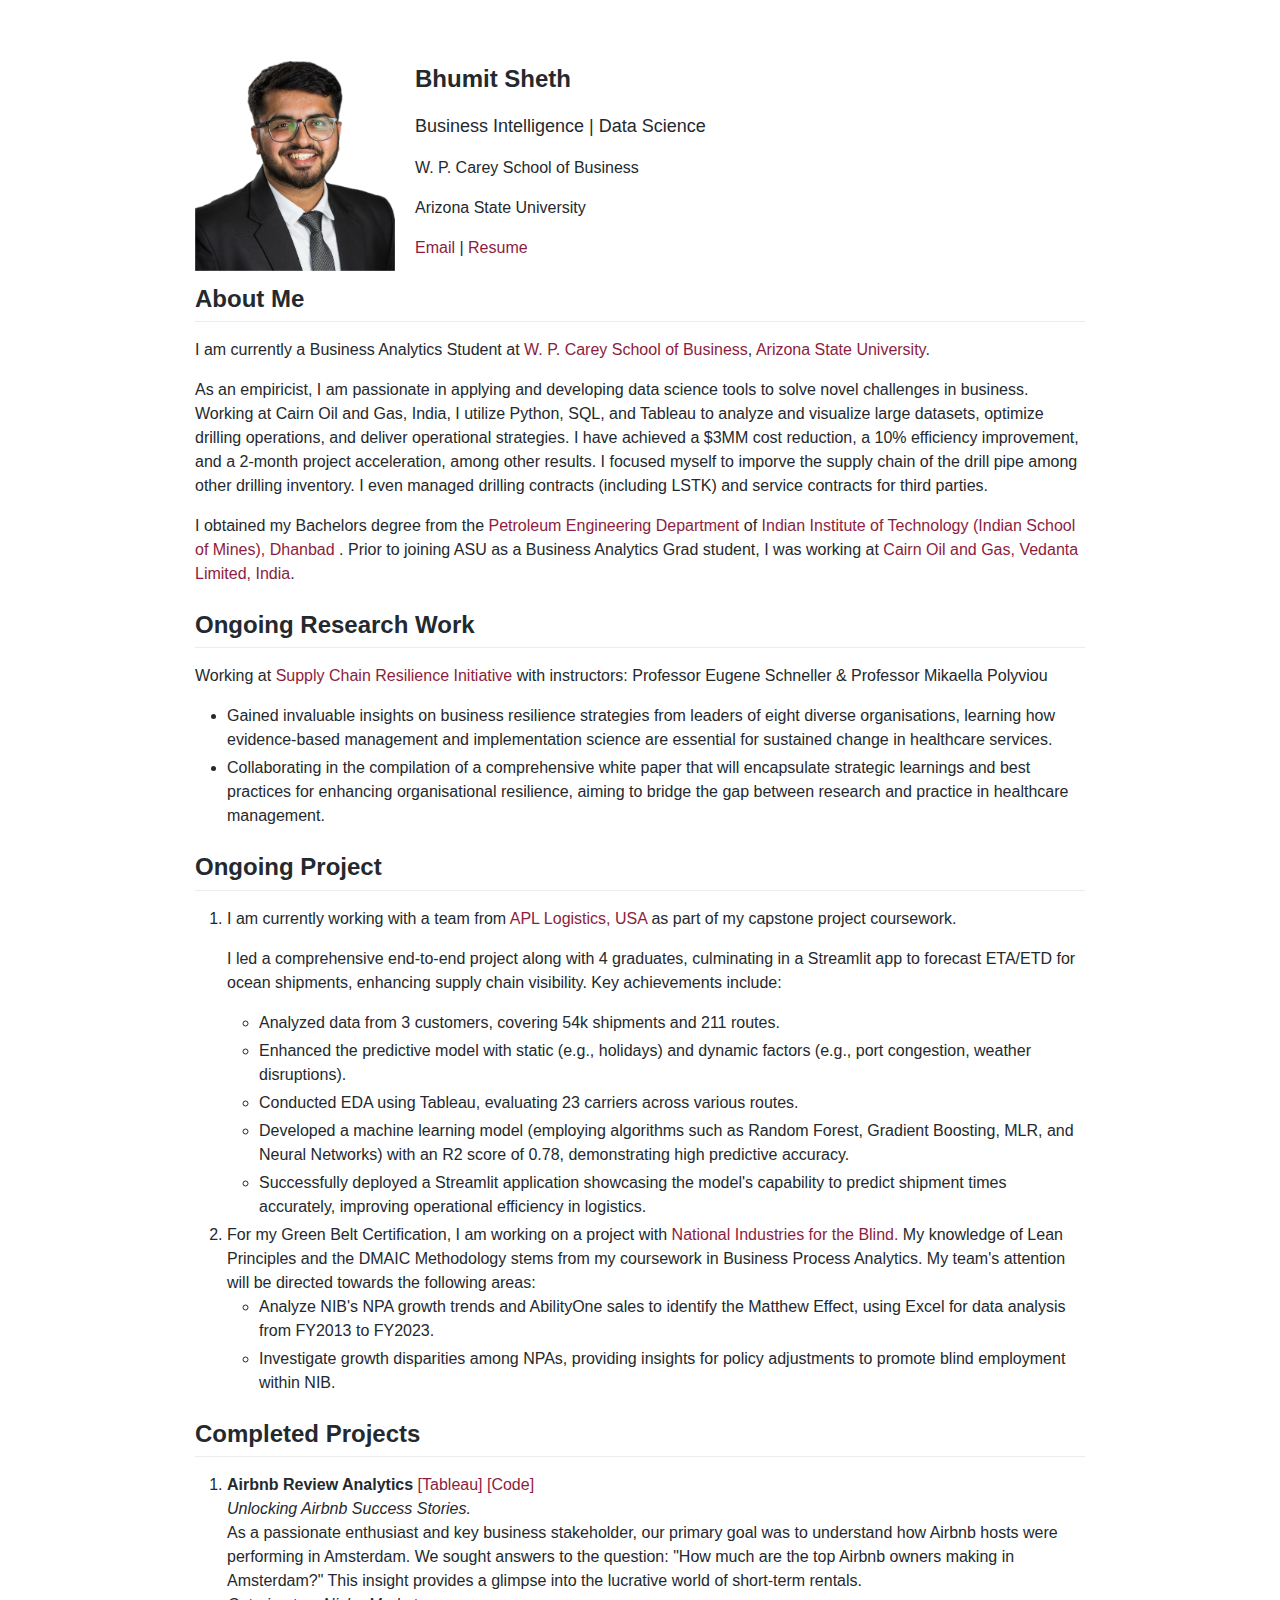
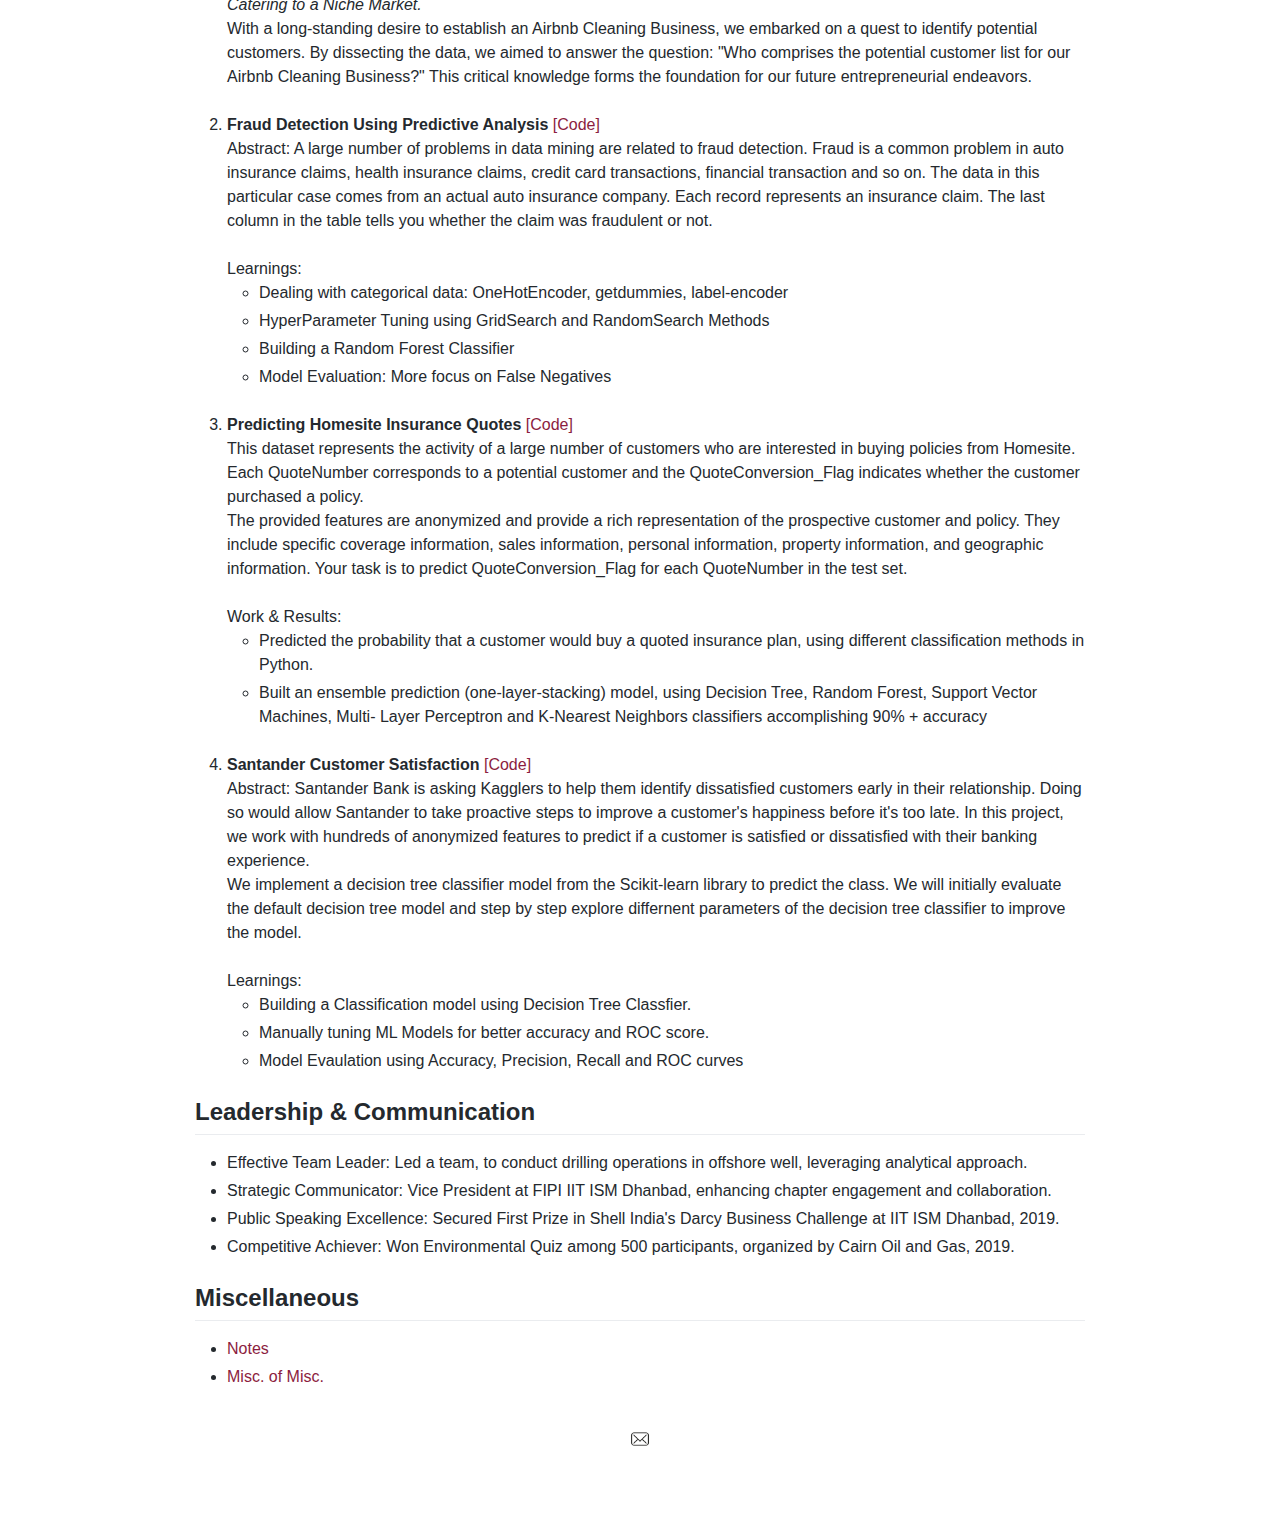
==== commit 9254b800: "Update index.html" ====
--- a/index.html
+++ b/index.html
@@ -63,10 +63,10 @@
     <p> I led a comprehensive end-to-end project along with 4 graduates, culminating in a Streamlit app to forecast ETA/ETD for ocean shipments, enhancing supply chain visibility. Key achievements include:</p>
     <ul>
     <li>Analyzed data from 3 customers, covering 54k shipments and 211 routes.</li>
-    <li>AEnhanced the predictive model with static (e.g., holidays) and dynamic factors (e.g., port congestion, weather disruptions).</li>
-    <li>AConducted EDA using Tableau, evaluating 23 carriers across various routes.</li>
-    <li>ADeveloped a machine learning model (employing algorithms such as Random Forest, Gradient Boosting, MLR, and Neural Networks) with an R2 score of 0.78, demonstrating high predictive accuracy.</li>
-    <li>ASuccessfully deployed a Streamlit application showcasing the model's capability to predict shipment times accurately, improving operational efficiency in logistics.</li>
+    <li>Enhanced the predictive model with static (e.g., holidays) and dynamic factors (e.g., port congestion, weather disruptions).</li>
+    <li>Conducted EDA using Tableau, evaluating 23 carriers across various routes.</li>
+    <li>Developed a machine learning model (employing algorithms such as Random Forest, Gradient Boosting, MLR, and Neural Networks) with an R2 score of 0.78, demonstrating high predictive accuracy.</li>
+    <li>Successfully deployed a Streamlit application showcasing the model's capability to predict shipment times accurately, improving operational efficiency in logistics.</li>
     </ul>  
     </li>
     <li>For my Green Belt Certification, I am working on a project with <a href="https://nib.org/"> National Industries for the Blind.</a>  My knowledge of Lean Principles and the DMAIC Methodology stems from my coursework in Business Process Analytics. My team's attention will be directed towards the following areas: </li>
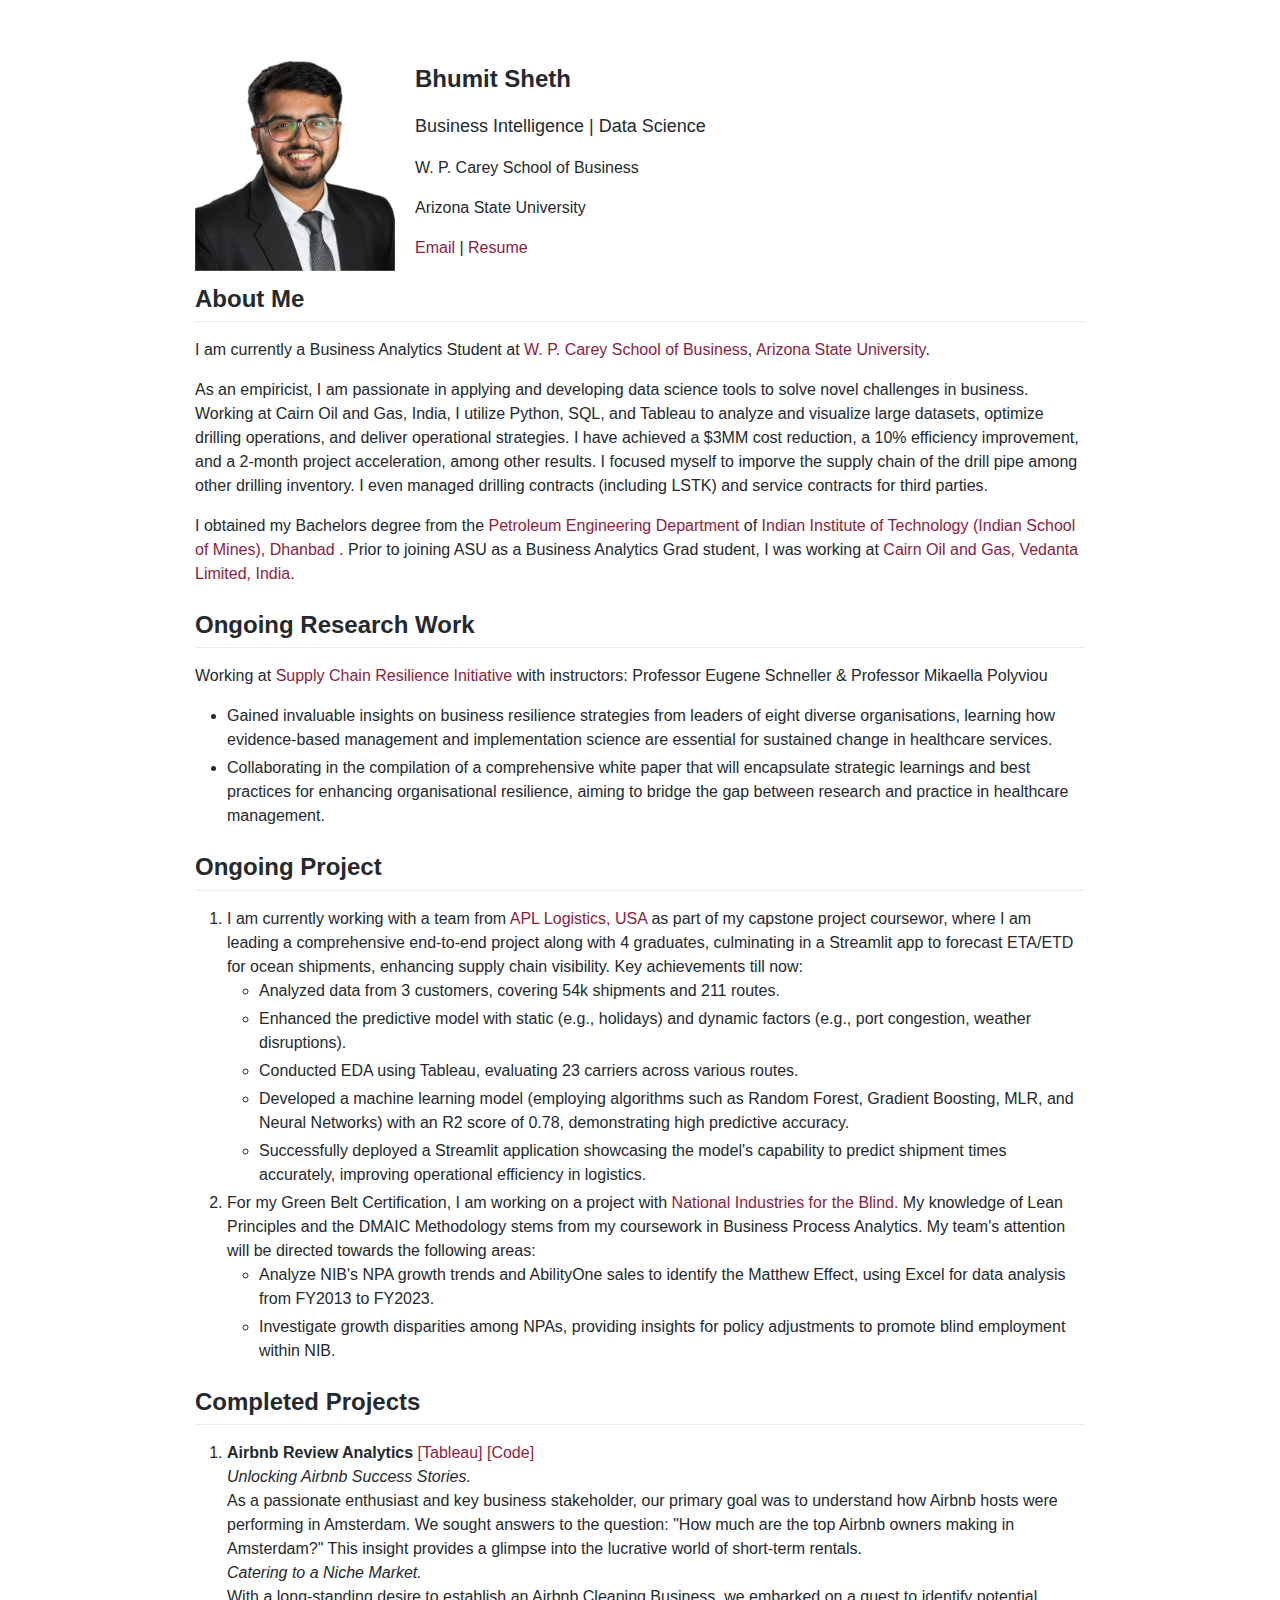
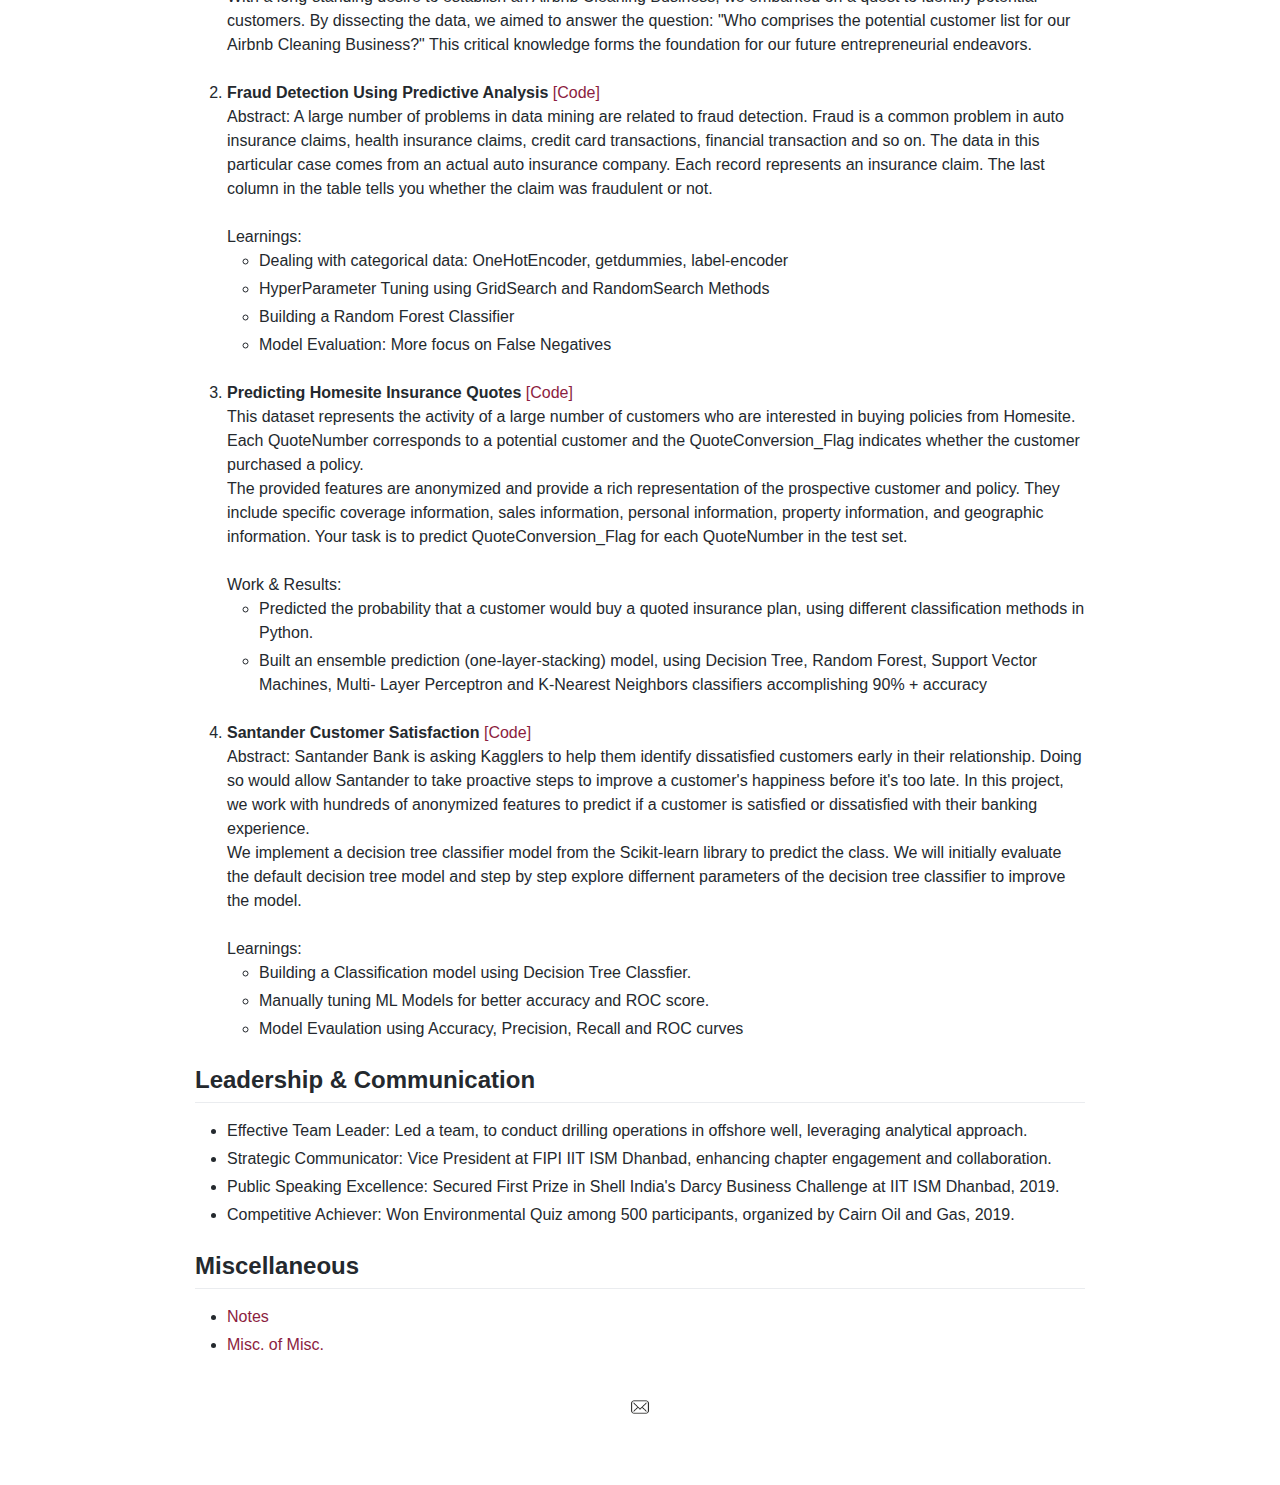
==== commit 295974ec: "Update index.html" ====
--- a/index.html
+++ b/index.html
@@ -59,8 +59,7 @@
 
     <h2>Ongoing Project</h2>
     <ol>
-    <li>I am currently working with a team from <a href="https://www.apllogistics.com/">APL Logistics, USA</a> as part of my capstone project coursework. 
-    <p> I led a comprehensive end-to-end project along with 4 graduates, culminating in a Streamlit app to forecast ETA/ETD for ocean shipments, enhancing supply chain visibility. Key achievements include:</p>
+    <li>I am currently working with a team from <a href="https://www.apllogistics.com/">APL Logistics, USA</a> as part of my capstone project coursewor, where I am leading a comprehensive end-to-end project along with 4 graduates, culminating in a Streamlit app to forecast ETA/ETD for ocean shipments, enhancing supply chain visibility. Key achievements till now:
     <ul>
     <li>Analyzed data from 3 customers, covering 54k shipments and 211 routes.</li>
     <li>Enhanced the predictive model with static (e.g., holidays) and dynamic factors (e.g., port congestion, weather disruptions).</li>
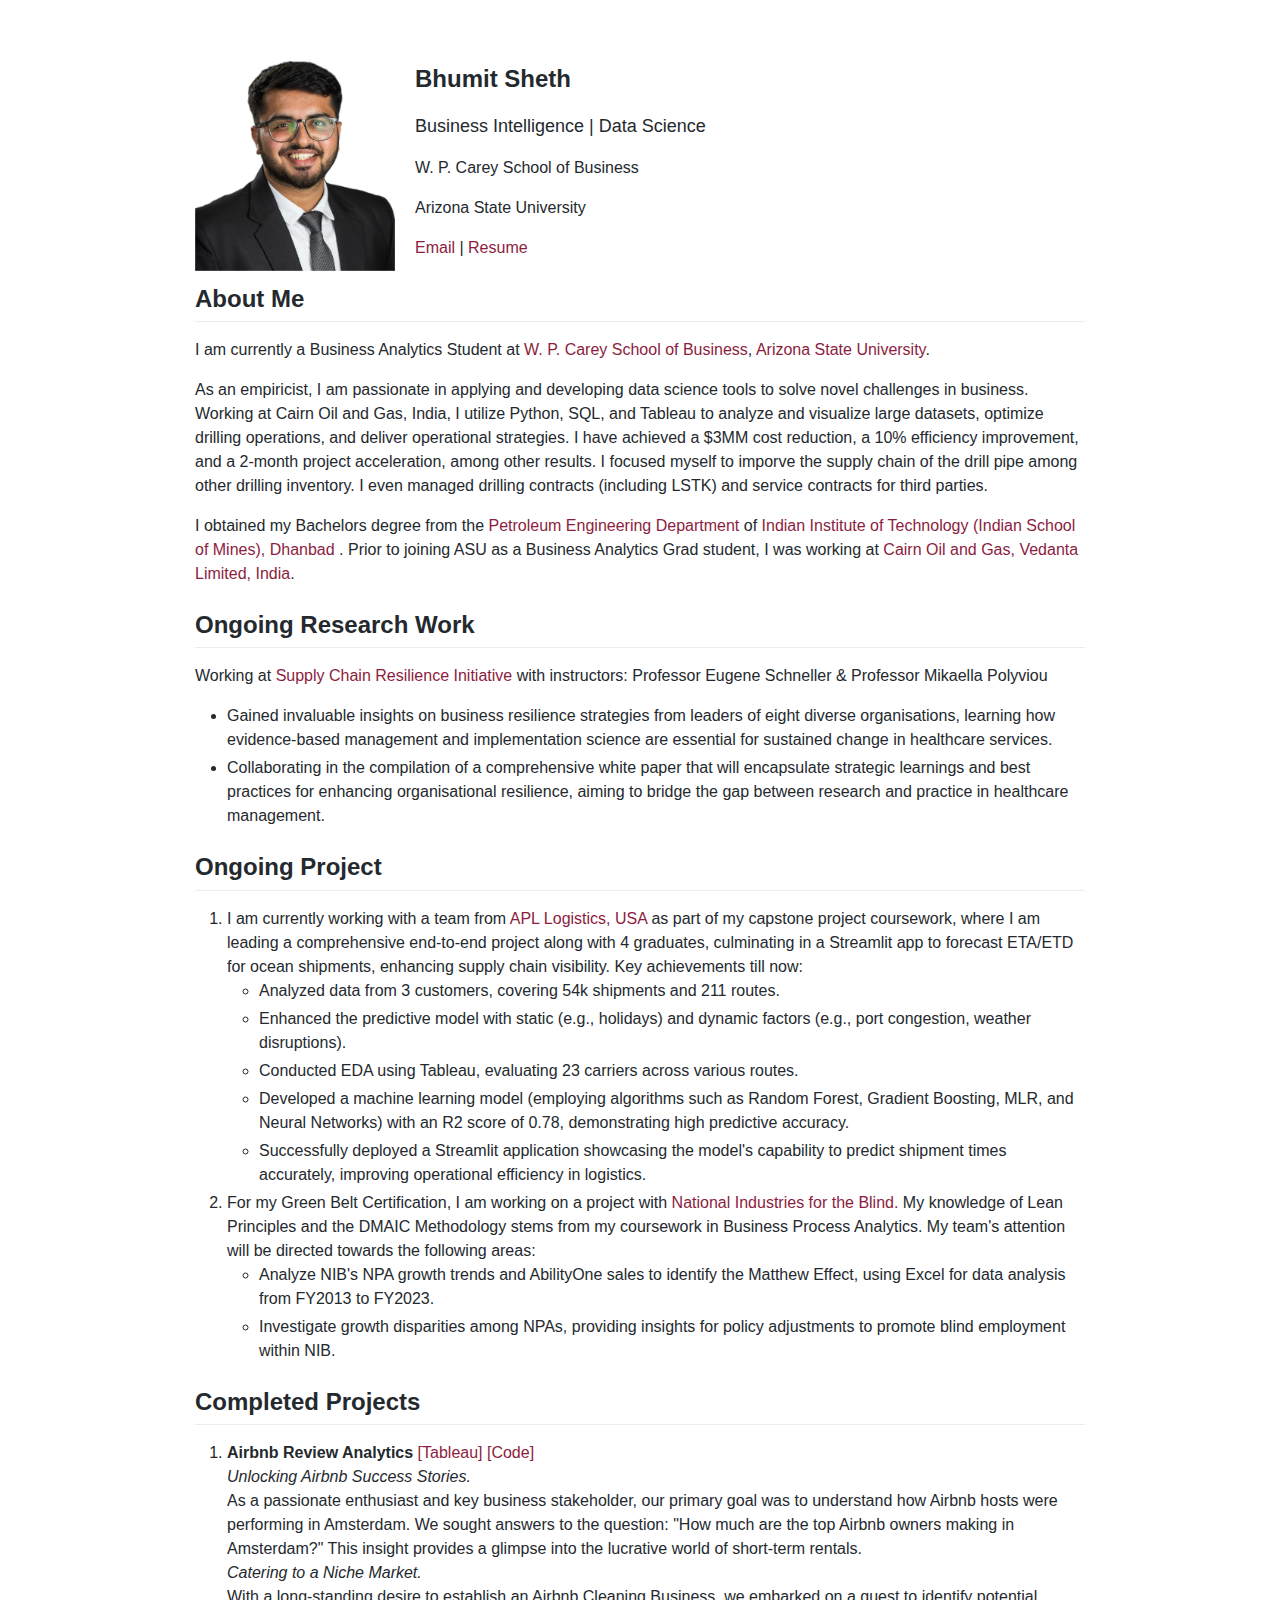
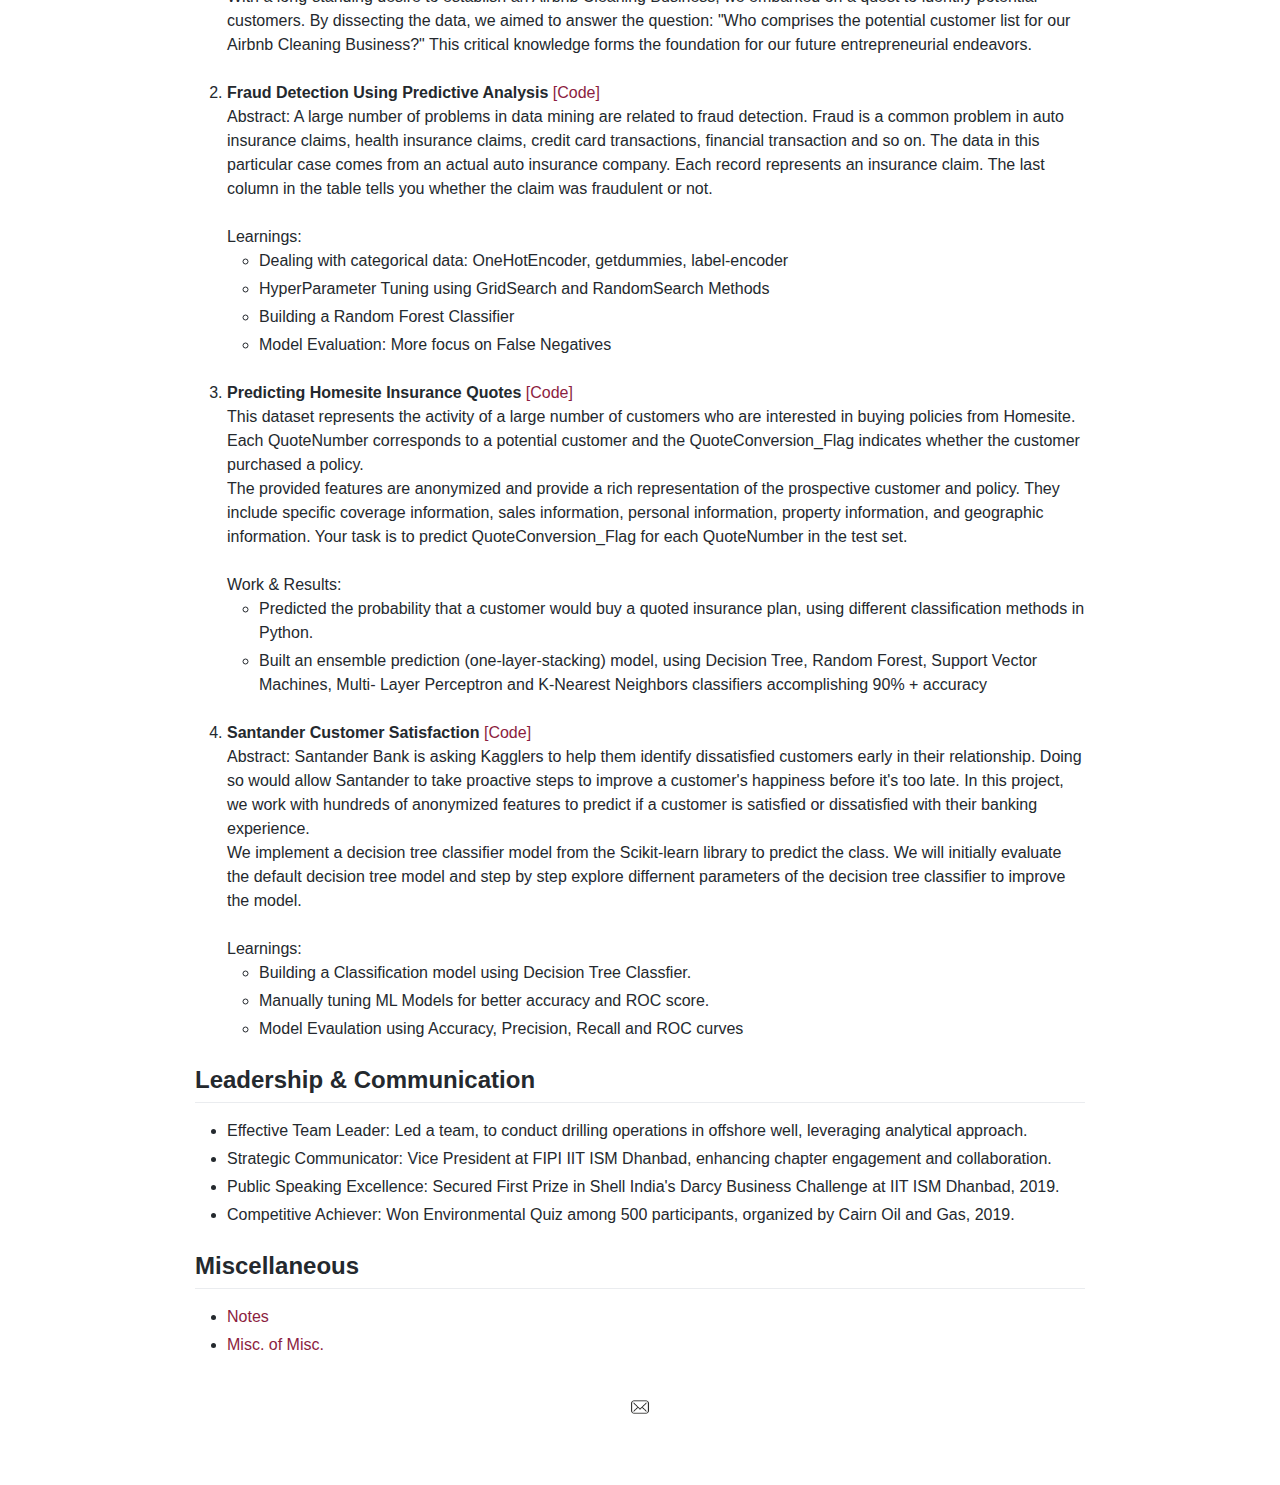
==== commit 228d32a8: "Update index.html" ====
--- a/index.html
+++ b/index.html
@@ -59,7 +59,7 @@
 
     <h2>Ongoing Project</h2>
     <ol>
-    <li>I am currently working with a team from <a href="https://www.apllogistics.com/">APL Logistics, USA</a> as part of my capstone project coursewor, where I am leading a comprehensive end-to-end project along with 4 graduates, culminating in a Streamlit app to forecast ETA/ETD for ocean shipments, enhancing supply chain visibility. Key achievements till now:
+    <li>I am currently working with a team from <a href="https://www.apllogistics.com/">APL Logistics, USA</a> as part of my capstone project coursework, where I am leading a comprehensive end-to-end project along with 4 graduates, culminating in a Streamlit app to forecast ETA/ETD for ocean shipments, enhancing supply chain visibility. Key achievements till now:
     <ul>
     <li>Analyzed data from 3 customers, covering 54k shipments and 211 routes.</li>
     <li>Enhanced the predictive model with static (e.g., holidays) and dynamic factors (e.g., port congestion, weather disruptions).</li>
